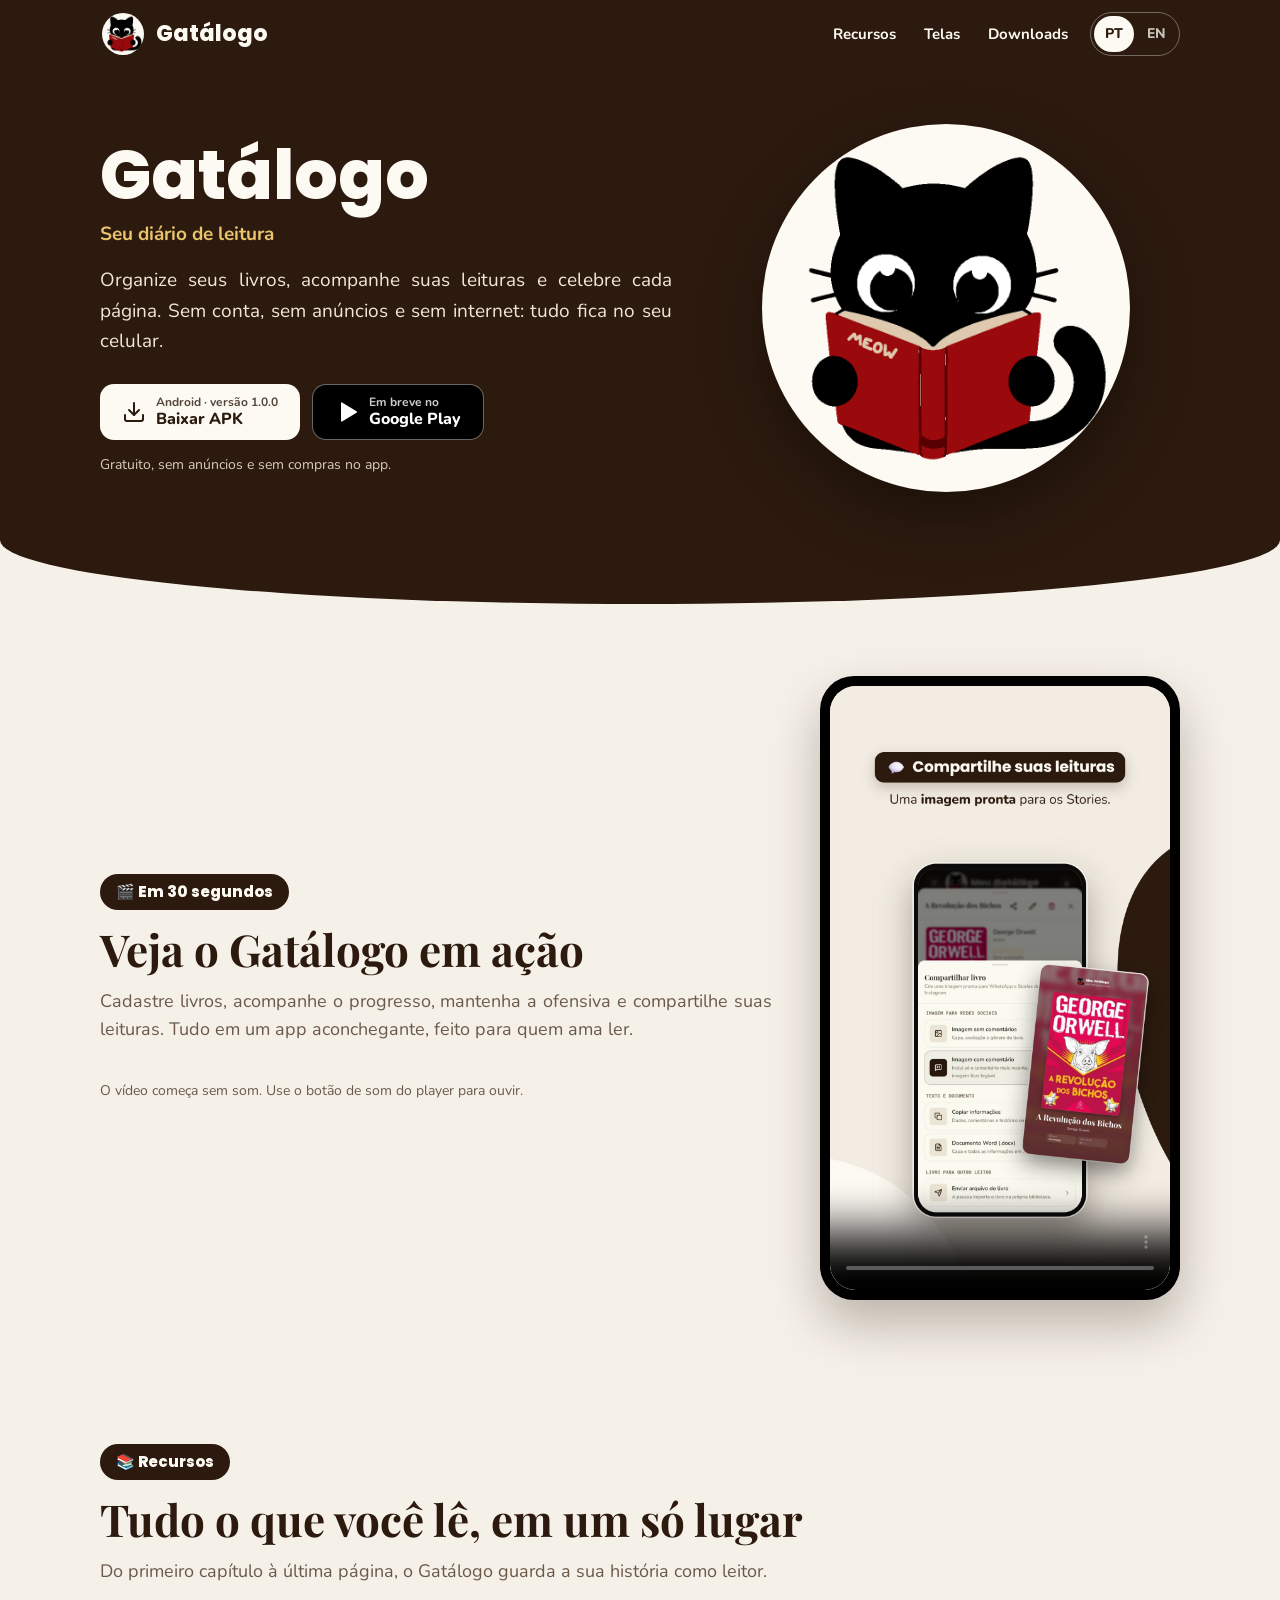
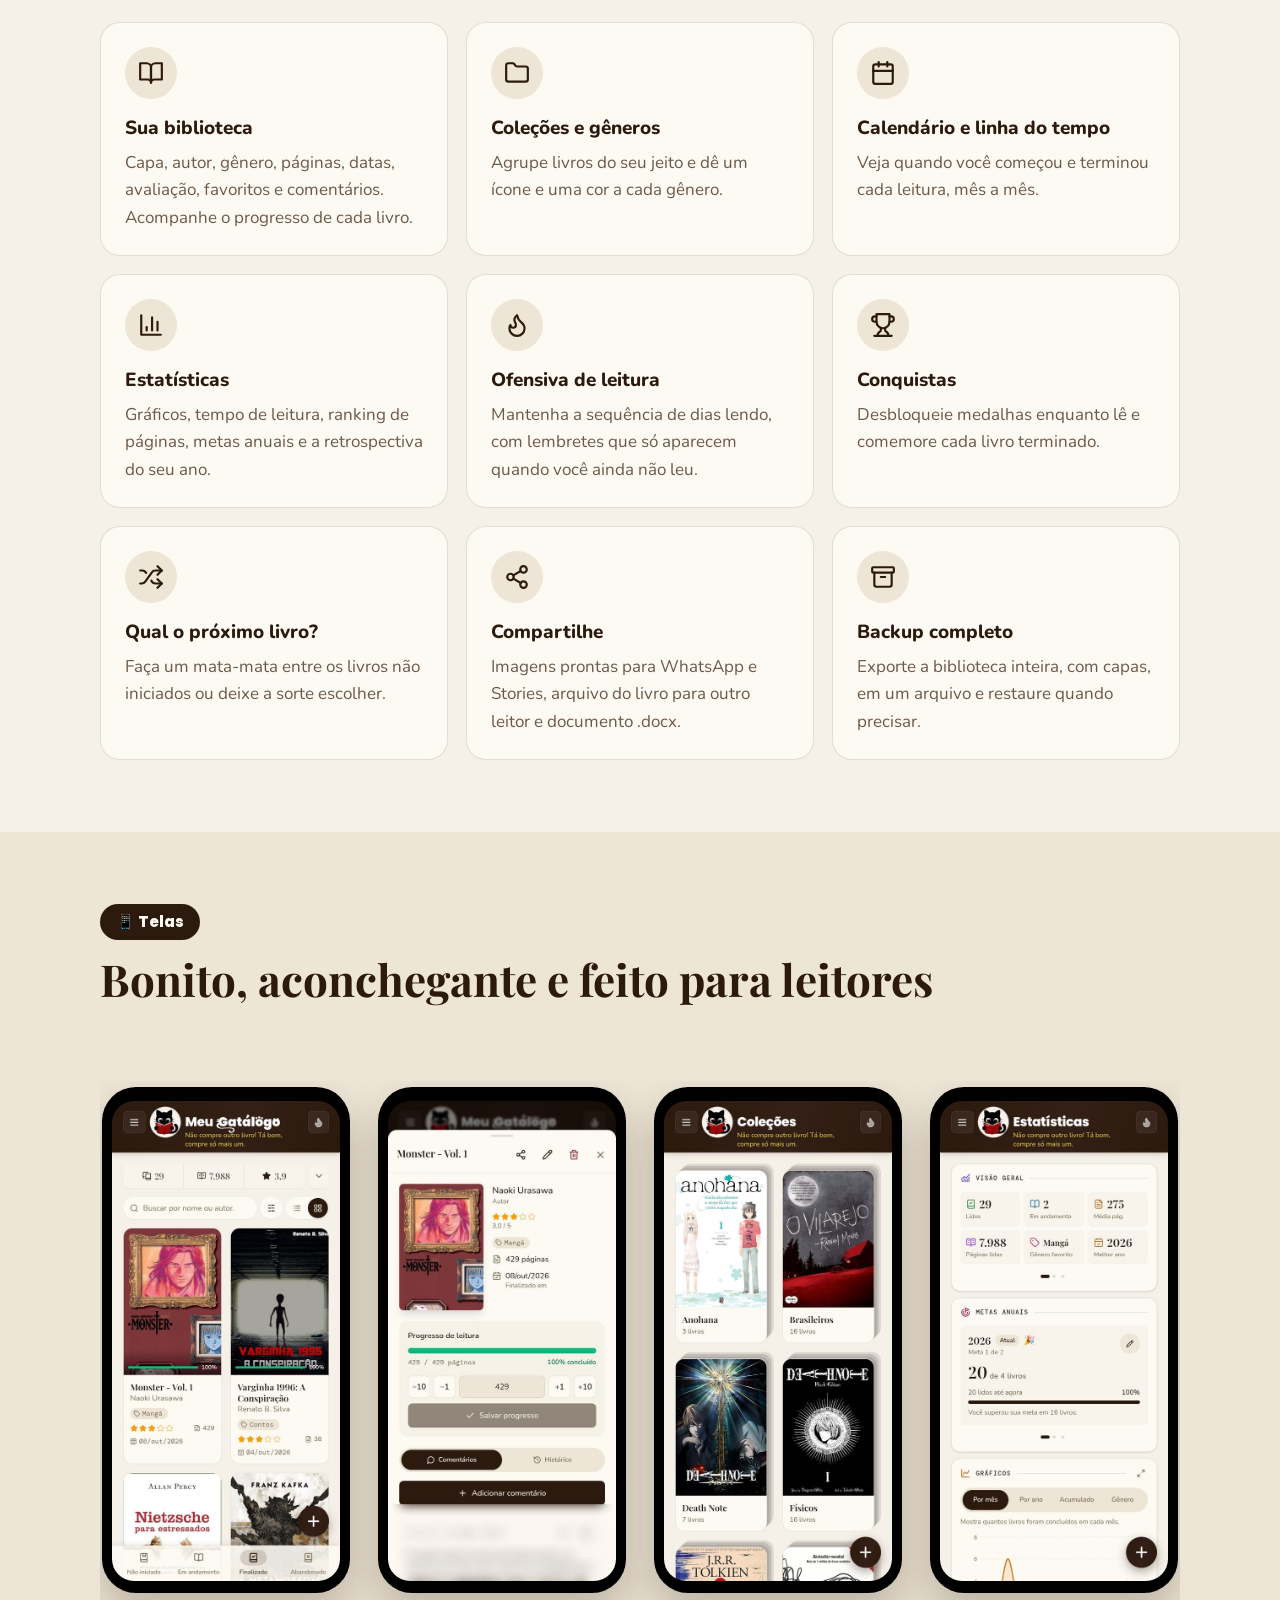
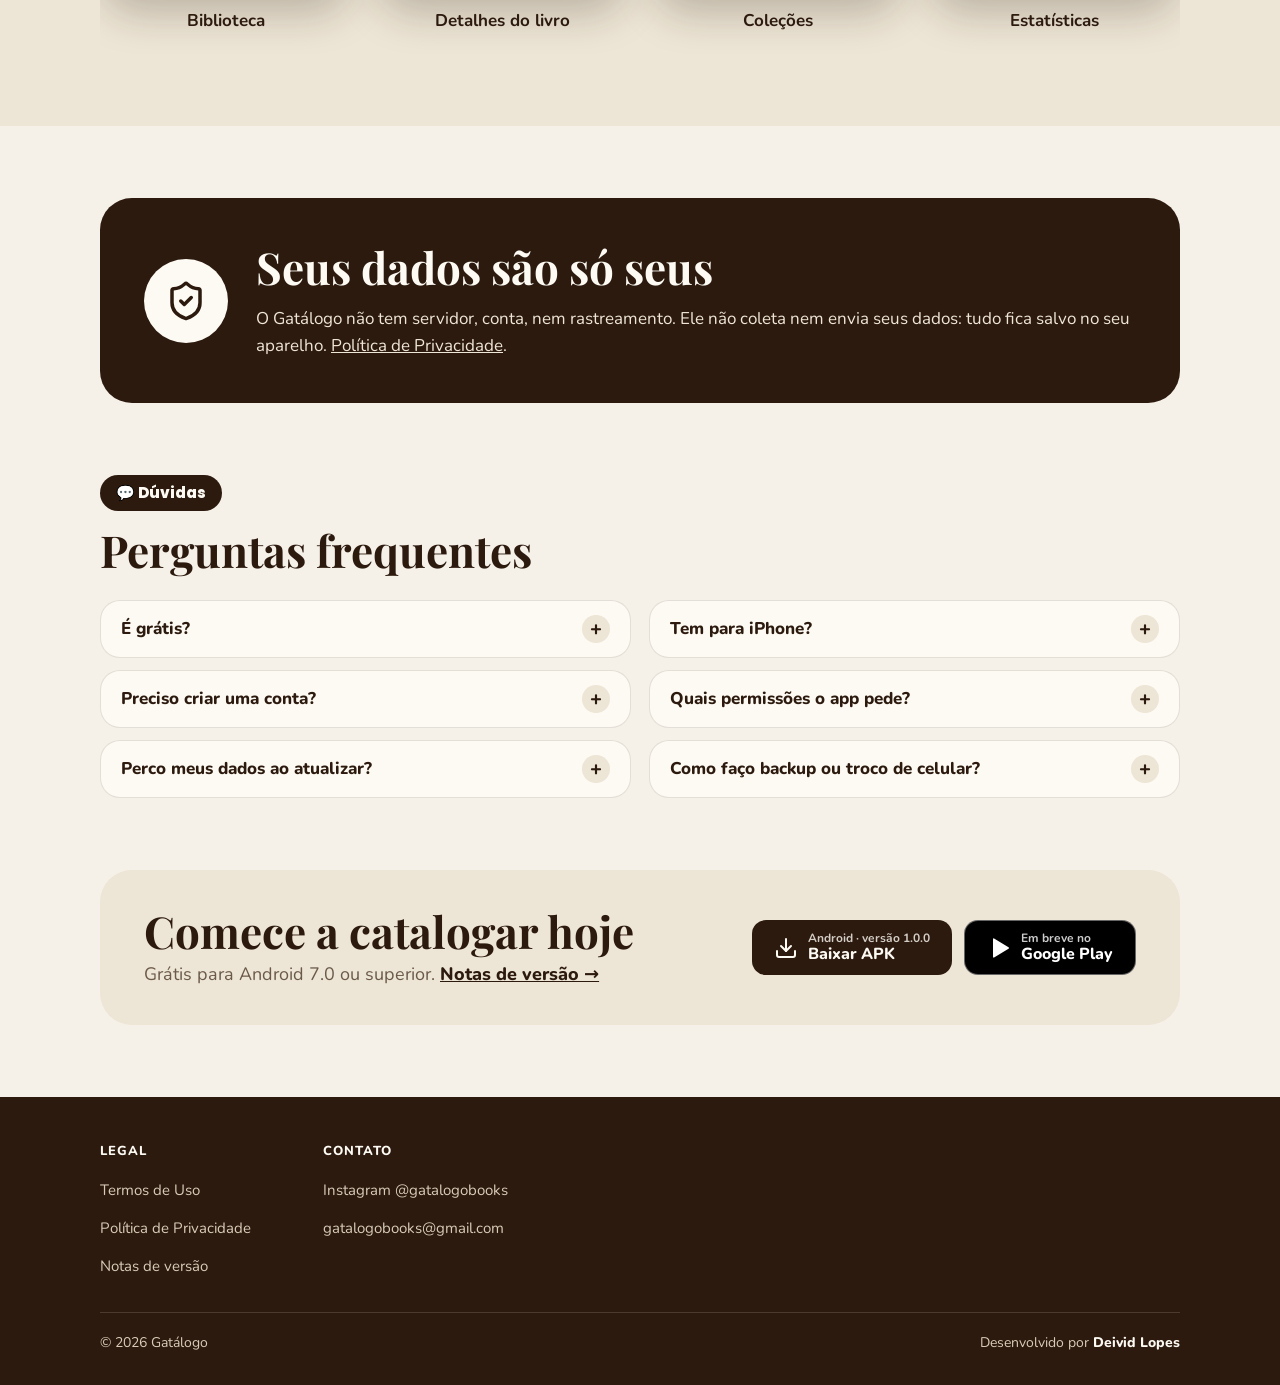
==== index.html @ 9791ff78 "Mobile: compact privacy band and download card - Privacy: small icon beside the heading, justified t" ====
<!doctype html>
<html lang="pt-BR">
<head>
<meta charset="utf-8">
<meta name="viewport" content="width=device-width, initial-scale=1">
<title>Gatálogo: seu diário de leitura</title>
<meta name="description" content="Organize seus livros, acompanhe suas leituras e veja suas estatísticas. Sem conta, sem anúncios: tudo fica no seu celular.">
<meta name="theme-color" content="#2c1a0e">
<meta property="og:title" content="Gatálogo: seu diário de leitura">
<meta property="og:description" content="Organize seus livros, acompanhe suas leituras e veja suas estatísticas. Sem conta, sem anúncios: tudo fica no seu celular.">
<meta property="og:type" content="website">
<meta property="og:site_name" content="Gatálogo">
<meta property="og:locale" content="pt_BR">
<meta property="og:image" content="https://deividlopess.github.io/gatalogo/assets/img/og-pt.jpg?v=0d607f6c7a">
<meta property="og:image:width" content="1200">
<meta property="og:image:height" content="630">
<meta property="og:image:alt" content="Gatálogo, seu diário de leitura: três telas do app com a biblioteca, os detalhes de um livro e as estatísticas">
<meta name="twitter:card" content="summary_large_image">
<meta property="og:url" content="https://deividlopess.github.io/gatalogo/">
<link rel="icon" type="image/png" href="assets/img/logo.png">
<link rel="apple-touch-icon" href="assets/img/logo.png">
<link rel="preload" href="assets/fonts/poppins-latin-800-normal.woff2" as="font" type="font/woff2" crossorigin>
<link rel="stylesheet" href="assets/style.css?v=a00fed7e92">
<script>document.documentElement.classList.add('js');window.__revealFallback=setTimeout(function(){document.documentElement.classList.add('reveal-all')},3000)</script>
<script src="assets/site.js?v=0984631169" defer></script>
</head>
<body>
<header class="top"><div class="wrap">
<a class="brand" href="./"><span class="brand-logo"><img src="assets/img/logo.png" alt="" width="36" height="36"></span>Gatálogo</a>
<nav><a href="#recursos">Recursos</a><a href="#telas">Telas</a><a class="nav-dl" href="downloads.html">Downloads</a><span class="lang-switch"><span class="lang-on" aria-current="true" title="Português">PT</span><a href="en/" hreflang="en" lang="en" title="English">EN</a></span></nav>
</div></header>
<main>
<div class="hero"><div class="wrap">
<div>
<h1 class="reveal">Gatálogo</h1>
<p class="tagline reveal" style="--d:80ms"><span class="tagline-text" data-phrases='["Seu diário de leitura","Sua estante no bolso","Acompanhe cada página lida","Mantenha a ofensiva acesa 🔥","Metas anuais e retrospectiva","Conquistas a cada livro lido","Coleções do seu jeito","Mata-mata para o próximo livro","Compartilhe nos Stories","Backup completo, com capas","Sem conta e sem anúncios","Agora com mais gatos! 🐾"]'>Seu diário de leitura</span></p>
<p class="lead reveal" style="--d:160ms">Organize seus livros, acompanhe suas leituras e celebre cada página. Sem conta, sem anúncios e sem internet: tudo fica no seu celular.</p>
<div class="reveal" style="--d:240ms"><div class="cta">
<a class="btn btn-light" href="download/gatalogo-1.0.0.apk" download><svg viewBox="0 0 24 24" fill="none" stroke="currentColor" stroke-width="2" stroke-linecap="round" stroke-linejoin="round" aria-hidden="true"><path d="M21 15v4a2 2 0 0 1-2 2H5a2 2 0 0 1-2-2v-4"/><path d="m7 10 5 5 5-5"/><path d="M12 15V3"/></svg><span><small>Android · versão 1.0.0</small>Baixar APK</span></a>
<a class="btn btn-store" role="link" aria-disabled="true" title="Em breve no Google Play"><svg viewBox="0 0 24 24" fill="currentColor" aria-hidden="true"><path d="M6 3.5v17a1 1 0 0 0 1.5.86l14-8.5a1 1 0 0 0 0-1.72l-14-8.5A1 1 0 0 0 6 3.5Z"/></svg><span><small>Em breve no</small>Google Play</span></a>
</div></div>
<p class="note reveal" style="--d:320ms">Gratuito, sem anúncios e sem compras no app.</p>
</div>
<div class="mascot reveal" style="--d:120ms"><img src="assets/img/logo.png" alt="" width="380" height="380"></div>
</div></div>

<section id="video" class="video"><div class="wrap video-grid">
<div class="video-text">
<span class="pill reveal">🎬 Em 30 segundos</span>
<h2 class="reveal">Veja o Gatálogo em ação</h2>
<div class="video-copy">
<p class="section-lead reveal">Cadastre livros, acompanhe o progresso, mantenha a ofensiva e compartilhe suas leituras. Tudo em um app aconchegante, feito para quem ama ler.</p>
<p class="note reveal">O vídeo começa sem som. Use o botão de som do player para ouvir.</p>
</div>
</div>
<div class="video-frame reveal" style="--d:120ms">
<video src="assets/video/gatalogo.mp4?v=9601fcf85e" poster="assets/video/gatalogo.jpg?v=9601fcf85e" width="1080" height="1920" muted loop playsinline controls preload="none" aria-label="Vídeo de apresentação do Gatálogo"></video>
</div>
</div></section>

<section id="recursos"><div class="wrap">
<span class="pill reveal">📚 Recursos</span>
<h2 class="reveal">Tudo o que você lê, em um só lugar</h2>
<p class="section-lead reveal">Do primeiro capítulo à última página, o Gatálogo guarda a sua história como leitor.</p>
<div class="features">
<div class="feature reveal" style="--d:0ms"><div class="icon"><svg viewBox="0 0 24 24" fill="none" stroke="currentColor" stroke-width="2" stroke-linecap="round" stroke-linejoin="round" aria-hidden="true"><path d="M2 3h6a4 4 0 0 1 4 4v14a3 3 0 0 0-3-3H2z"/><path d="M22 3h-6a4 4 0 0 0-4 4v14a3 3 0 0 1 3-3h7z"/></svg></div><h3>Sua biblioteca</h3><p>Capa, autor, gênero, páginas, datas, avaliação, favoritos e comentários. Acompanhe o progresso de cada livro.</p></div>
<div class="feature reveal" style="--d:90ms"><div class="icon"><svg viewBox="0 0 24 24" fill="none" stroke="currentColor" stroke-width="2" stroke-linecap="round" stroke-linejoin="round" aria-hidden="true"><path d="M20 20a2 2 0 0 0 2-2V8a2 2 0 0 0-2-2h-7.9a2 2 0 0 1-1.69-.9L9.6 3.9A2 2 0 0 0 7.93 3H4a2 2 0 0 0-2 2v13a2 2 0 0 0 2 2Z"/></svg></div><h3>Coleções e gêneros</h3><p>Agrupe livros do seu jeito e dê um ícone e uma cor a cada gênero.</p></div>
<div class="feature reveal" style="--d:180ms"><div class="icon"><svg viewBox="0 0 24 24" fill="none" stroke="currentColor" stroke-width="2" stroke-linecap="round" stroke-linejoin="round" aria-hidden="true"><rect width="18" height="18" x="3" y="4" rx="2"/><path d="M16 2v4"/><path d="M8 2v4"/><path d="M3 10h18"/></svg></div><h3>Calendário e linha do tempo</h3><p>Veja quando você começou e terminou cada leitura, mês a mês.</p></div>
<div class="feature reveal" style="--d:0ms"><div class="icon"><svg viewBox="0 0 24 24" fill="none" stroke="currentColor" stroke-width="2" stroke-linecap="round" stroke-linejoin="round" aria-hidden="true"><path d="M3 3v18h18"/><path d="M18 17V9"/><path d="M13 17V5"/><path d="M8 17v-3"/></svg></div><h3>Estatísticas</h3><p>Gráficos, tempo de leitura, ranking de páginas, metas anuais e a retrospectiva do seu ano.</p></div>
<div class="feature reveal" style="--d:90ms"><div class="icon"><svg viewBox="0 0 24 24" fill="none" stroke="currentColor" stroke-width="2" stroke-linecap="round" stroke-linejoin="round" aria-hidden="true"><path d="M8.5 14.5A2.5 2.5 0 0 0 11 12c0-1.38-.5-2-1-3-1.072-2.143-.224-4.054 2-6 .5 2.5 2 4.9 4 6.5 2 1.6 3 3.5 3 5.5a7 7 0 1 1-14 0c0-1.153.433-2.294 1-3a2.5 2.5 0 0 0 2.5 2.5z"/></svg></div><h3>Ofensiva de leitura</h3><p>Mantenha a sequência de dias lendo, com lembretes que só aparecem quando você ainda não leu.</p></div>
<div class="feature reveal" style="--d:180ms"><div class="icon"><svg viewBox="0 0 24 24" fill="none" stroke="currentColor" stroke-width="2" stroke-linecap="round" stroke-linejoin="round" aria-hidden="true"><path d="M6 9H4.5a2.5 2.5 0 0 1 0-5H6"/><path d="M18 9h1.5a2.5 2.5 0 0 0 0-5H18"/><path d="M4 22h16"/><path d="M10 14.66V17c0 .55-.47.98-.97 1.21C7.85 18.75 7 20.24 7 22"/><path d="M14 14.66V17c0 .55.47.98.97 1.21C16.15 18.75 17 20.24 17 22"/><path d="M18 2H6v7a6 6 0 0 0 12 0V2Z"/></svg></div><h3>Conquistas</h3><p>Desbloqueie medalhas enquanto lê e comemore cada livro terminado.</p></div>
<div class="feature reveal" style="--d:0ms"><div class="icon"><svg viewBox="0 0 24 24" fill="none" stroke="currentColor" stroke-width="2" stroke-linecap="round" stroke-linejoin="round" aria-hidden="true"><path d="M2 18h1.4c1.3 0 2.5-.6 3.3-1.7l6.1-8.6c.7-1.1 2-1.7 3.3-1.7H22"/><path d="m18 2 4 4-4 4"/><path d="M2 6h1.9c1.5 0 2.9.9 3.6 2.2"/><path d="M22 18h-5.9c-1.3 0-2.6-.7-3.3-1.8l-.5-.8"/><path d="m18 14 4 4-4 4"/></svg></div><h3>Qual o próximo livro?</h3><p>Faça um mata-mata entre os livros não iniciados ou deixe a sorte escolher.</p></div>
<div class="feature reveal" style="--d:90ms"><div class="icon"><svg viewBox="0 0 24 24" fill="none" stroke="currentColor" stroke-width="2" stroke-linecap="round" stroke-linejoin="round" aria-hidden="true"><circle cx="18" cy="5" r="3"/><circle cx="6" cy="12" r="3"/><circle cx="18" cy="19" r="3"/><path d="m8.59 13.51 6.83 3.98"/><path d="m15.41 6.51-6.82 3.98"/></svg></div><h3>Compartilhe</h3><p>Imagens prontas para WhatsApp e Stories, arquivo do livro para outro leitor e documento .docx.</p></div>
<div class="feature reveal" style="--d:180ms"><div class="icon"><svg viewBox="0 0 24 24" fill="none" stroke="currentColor" stroke-width="2" stroke-linecap="round" stroke-linejoin="round" aria-hidden="true"><rect width="20" height="5" x="2" y="3" rx="1"/><path d="M4 8v11a2 2 0 0 0 2 2h12a2 2 0 0 0 2-2V8"/><path d="M10 12h4"/></svg></div><h3>Backup completo</h3><p>Exporte a biblioteca inteira, com capas, em um arquivo e restaure quando precisar.</p></div>
</div>
</div></section>

<section id="telas" class="shots"><div class="wrap">
<div class="shots-head">
<div>
<span class="pill reveal">📱 Telas</span>
<h2 class="reveal">Bonito, aconchegante e feito para leitores</h2>
<p class="section-lead reveal">Arraste para o lado e conheça todas as telas do app.</p>
</div>
<div class="carousel-nav reveal">
<button type="button" class="nav-btn" data-dir="-1" aria-label="Telas anteriores"><svg viewBox="0 0 24 24" fill="none" stroke="currentColor" stroke-width="2.5" stroke-linecap="round" stroke-linejoin="round" aria-hidden="true"><path d="m15 18-6-6 6-6"/></svg></button>
<button type="button" class="nav-btn" data-dir="1" aria-label="Próximas telas"><svg viewBox="0 0 24 24" fill="none" stroke="currentColor" stroke-width="2.5" stroke-linecap="round" stroke-linejoin="round" aria-hidden="true"><path d="m9 18 6-6-6-6"/></svg></button>
</div>
</div>
<div class="phones" tabindex="0">
<figure class="phone reveal" style="--d:0ms"><div class="frame"><img src="assets/img/telas/biblioteca.jpg" alt="Biblioteca" width="540" height="1137" loading="lazy"></div><figcaption>Biblioteca</figcaption></figure>
<figure class="phone reveal" style="--d:90ms"><div class="frame"><img src="assets/img/telas/detalhes.jpg" alt="Detalhes do livro" width="540" height="1137" loading="lazy"></div><figcaption>Detalhes do livro</figcaption></figure>
<figure class="phone reveal" style="--d:180ms"><div class="frame"><img src="assets/img/telas/colecoes.jpg" alt="Coleções" width="540" height="1137" loading="lazy"></div><figcaption>Coleções</figcaption></figure>
<figure class="phone reveal" style="--d:270ms"><div class="frame"><img src="assets/img/telas/estatisticas.jpg" alt="Estatísticas" width="540" height="1137" loading="lazy"></div><figcaption>Estatísticas</figcaption></figure>
<figure class="phone reveal" style="--d:0ms"><div class="frame"><img src="assets/img/telas/calendario.jpg" alt="Calendário" width="540" height="1137" loading="lazy"></div><figcaption>Calendário</figcaption></figure>
<figure class="phone reveal" style="--d:90ms"><div class="frame"><img src="assets/img/telas/linha-do-tempo.jpg" alt="Linha do tempo" width="540" height="1137" loading="lazy"></div><figcaption>Linha do tempo</figcaption></figure>
<figure class="phone reveal" style="--d:180ms"><div class="frame"><img src="assets/img/telas/ofensiva.jpg" alt="Ofensiva de leitura" width="540" height="1137" loading="lazy"></div><figcaption>Ofensiva de leitura</figcaption></figure>
<figure class="phone reveal" style="--d:270ms"><div class="frame"><img src="assets/img/telas/conquistas.jpg" alt="Conquistas" width="540" height="1137" loading="lazy"></div><figcaption>Conquistas</figcaption></figure>
<figure class="phone reveal" style="--d:0ms"><div class="frame"><img src="assets/img/telas/avaliacoes.jpg" alt="Avaliações" width="540" height="1137" loading="lazy"></div><figcaption>Avaliações</figcaption></figure>
<figure class="phone reveal" style="--d:90ms"><div class="frame"><img src="assets/img/telas/proxima-leitura.jpg" alt="Próxima leitura" width="540" height="1137" loading="lazy"></div><figcaption>Próxima leitura</figcaption></figure>
<figure class="phone reveal" style="--d:180ms"><div class="frame"><img src="assets/img/telas/gestao.jpg" alt="Autores e gêneros" width="540" height="1137" loading="lazy"></div><figcaption>Autores e gêneros</figcaption></figure>
<figure class="phone reveal" style="--d:270ms"><div class="frame"><img src="assets/img/telas/configuracoes.jpg" alt="Configurações" width="540" height="1137" loading="lazy"></div><figcaption>Configurações</figcaption></figure>
</div>
</div></section>

<section><div class="wrap">
<div class="privacy reveal">
<div class="icon"><svg viewBox="0 0 24 24" fill="none" stroke="currentColor" stroke-width="2" stroke-linecap="round" stroke-linejoin="round" aria-hidden="true"><path d="M20 13c0 5-3.5 7.5-7.66 8.95a1 1 0 0 1-.67-.01C7.5 20.5 4 18 4 13V6a1 1 0 0 1 1-1c2 0 4.5-1.2 6.24-2.72a1.17 1.17 0 0 1 1.52 0C14.51 3.81 17 5 19 5a1 1 0 0 1 1 1z"/><path d="m9 12 2 2 4-4"/></svg></div>
<div><h2>Seus dados são só seus</h2><p>O Gatálogo não tem servidor, conta, nem rastreamento. Ele não coleta nem envia seus dados: tudo fica salvo no seu aparelho. <a href="privacidade.html">Política de Privacidade</a>.</p></div>
</div>
</div></section>

<section id="faq" class="faq"><div class="wrap">
<span class="pill reveal">💬 Dúvidas</span>
<h2 class="reveal">Perguntas frequentes</h2>
<div class="faq-list">
<details class="reveal"><summary>É grátis?</summary><p>Sim. Sem anúncios, sem compras no app e sem assinatura.</p></details>
<details class="reveal"><summary>Tem para iPhone?</summary><p>Não. Por enquanto, o Gatálogo é só para Android 7.0 ou superior.</p></details>
<details class="reveal"><summary>Preciso criar uma conta?</summary><p>Não. O app funciona sem conta e sem internet.</p></details>
<details class="reveal"><summary>Quais permissões o app pede?</summary><p>Câmera e fotos, para as capas dos livros, e notificações, para os lembretes de leitura. Todas são opcionais: o app funciona normalmente sem elas. Nenhum dado sai do seu celular.</p></details>
<details class="reveal"><summary>Perco meus dados ao atualizar?</summary><p>Não. As atualizações mantêm a sua biblioteca. Mesmo assim, recomendamos fazer um backup de vez em quando.</p></details>
<details class="reveal"><summary>Como faço backup ou troco de celular?</summary><p>Em <strong>Configurações &gt; Backup</strong>, exporte um arquivo com a biblioteca inteira, incluindo as capas, e importe no outro aparelho.</p></details>
</div>
</div></section>

<section id="baixar" class="download"><div class="wrap">
<div class="download-card reveal">
<div>
<h2>Comece a catalogar hoje</h2>
<p>Grátis para Android 7.0 ou superior. <a href="downloads.html">Notas de versão →</a></p>
</div>
<div class="cta">
<a class="btn btn-light" href="download/gatalogo-1.0.0.apk" download><svg viewBox="0 0 24 24" fill="none" stroke="currentColor" stroke-width="2" stroke-linecap="round" stroke-linejoin="round" aria-hidden="true"><path d="M21 15v4a2 2 0 0 1-2 2H5a2 2 0 0 1-2-2v-4"/><path d="m7 10 5 5 5-5"/><path d="M12 15V3"/></svg><span><small>Android · versão 1.0.0</small>Baixar APK</span></a>
<a class="btn btn-store" role="link" aria-disabled="true" title="Em breve no Google Play"><svg viewBox="0 0 24 24" fill="currentColor" aria-hidden="true"><path d="M6 3.5v17a1 1 0 0 0 1.5.86l14-8.5a1 1 0 0 0 0-1.72l-14-8.5A1 1 0 0 0 6 3.5Z"/></svg><span><small>Em breve no</small>Google Play</span></a>
</div>
</div>
</div></section>
</main>
<footer><div class="wrap">
<div class="footer-grid">
<nav class="footer-col" aria-label="Legal">
<h3>Legal</h3>
<a href="termos.html">Termos de Uso</a>
<a href="privacidade.html">Política de Privacidade</a>
<a href="downloads.html">Notas de versão</a>
</nav>
<div class="footer-col">
<h3>Contato</h3>
<a href="https://www.instagram.com/gatalogobooks/" rel="noopener">Instagram @gatalogobooks</a>
<a href="mailto:gatalogobooks@gmail.com">gatalogobooks@gmail.com</a>
</div>
</div>
<div class="footer-copy">
<span>© 2026 Gatálogo</span>
<span>Desenvolvido por <a href="https://www.linkedin.com/in/deivid-lopes/" rel="noopener" target="_blank">Deivid Lopes</a></span>
</div>
</div></footer>
</body>
</html>
---- assets/style.css ----
@font-face {
  font-family: 'Nunito';
  font-weight: 400;
  font-display: swap;
  src: url('fonts/nunito-latin-400-normal.woff2') format('woff2');
}
@font-face {
  font-family: 'Nunito';
  font-weight: 700;
  font-display: swap;
  src: url('fonts/nunito-latin-700-normal.woff2') format('woff2');
}
@font-face {
  font-family: 'Nunito';
  font-weight: 800;
  font-display: swap;
  src: url('fonts/nunito-latin-800-normal.woff2') format('woff2');
}
@font-face {
  font-family: 'Playfair Display';
  font-weight: 700;
  font-display: swap;
  src: url('fonts/playfair-display-latin-700-normal.woff2') format('woff2');
}
@font-face {
  font-family: 'Poppins';
  font-weight: 800;
  font-display: swap;
  src: url('fonts/poppins-latin-800-normal.woff2') format('woff2');
}

:root {
  --bg: #f5f0e8;
  --card: #fdfaf3;
  --cream: #ede5d5;
  --brown: #2c1a0e;
  --brown-2: #4a2e1a;
  --ink: #1c1510;
  --muted: #6b5a4a;
  --border: rgba(44, 26, 14, 0.12);
  --gold: #e9c46a;
  --radius: 20px;
  --max: 1080px;
}

* {
  box-sizing: border-box;
}
html {
  scroll-behavior: smooth;
}
body {
  margin: 0;
  background: var(--bg);
  color: var(--ink);
  font-family: 'Nunito', system-ui, sans-serif;
  font-size: 17px;
  line-height: 1.6;
  -webkit-font-smoothing: antialiased;
}
img {
  max-width: 100%;
  display: block;
}
a {
  color: inherit;
}
.wrap {
  width: min(var(--max), 100% - 32px);
  margin-inline: auto;
}

/* Header */
.top {
  background: var(--brown);
  color: var(--card);
}
.top .wrap {
  display: flex;
  align-items: center;
  justify-content: space-between;
  gap: 12px;
  min-height: 68px;
}
.brand {
  display: flex;
  align-items: center;
  gap: 10px;
  text-decoration: none;
  font-family: 'Poppins', sans-serif;
  font-weight: 800;
  font-size: 22px;
}
/* Same treatment as the hero: the disc sits behind the cat, so ears and tail are never clipped. */
.brand-logo {
  position: relative;
  width: 46px;
  height: 46px;
  flex: none;
  display: grid;
  place-items: center;
}
.brand-logo::before {
  content: '';
  position: absolute;
  inset: 4%;
  border-radius: 50%;
  background: var(--card);
}
.brand-logo img {
  position: relative;
  width: 82%;
  height: auto;
}
.top nav {
  display: flex;
  align-items: center;
  gap: 4px;
  flex-wrap: wrap;
  justify-content: flex-end;
}
.top nav a {
  text-decoration: none;
  font-weight: 700;
  font-size: 15px;
  padding: 8px 12px;
  border-radius: 999px;
  min-height: 36px;
  display: inline-flex;
  align-items: center;
}
.top nav a:hover {
  background: rgba(253, 250, 243, 0.12);
}
.lang-switch {
  display: inline-flex;
  align-items: center;
  gap: 2px;
  padding: 3px;
  border-radius: 999px;
  border: 1px solid rgba(253, 250, 243, 0.35);
  margin-left: 6px;
}
.top nav .lang-switch a,
.lang-on {
  min-width: 40px;
  min-height: 36px;
  padding: 6px 10px;
  border-radius: 999px;
  font-weight: 800;
  font-size: 14px;
  justify-content: center;
}
.lang-on {
  display: inline-flex;
  align-items: center;
  background: var(--card);
  color: var(--brown);
}
.top nav .lang-switch a {
  opacity: 0.75;
}
.top nav .lang-switch a:hover {
  opacity: 1;
}

/* Hero */
.hero {
  background: var(--brown);
  color: var(--card);
  padding: 40px 0 96px;
  position: relative;
  overflow: hidden;
  border-bottom-left-radius: 50% 64px;
  border-bottom-right-radius: 50% 64px;
}
.hero .wrap {
  display: grid;
  grid-template-columns: 1.1fr 0.9fr;
  gap: 40px;
  align-items: center;
}
.hero h1 {
  font-family: 'Poppins', sans-serif;
  font-weight: 800;
  font-size: clamp(40px, 7vw, 68px);
  line-height: 1.05;
  margin: 0 0 8px;
}
.hero .tagline {
  color: var(--gold);
  font-weight: 700;
  font-size: 19px;
  margin: 0 0 16px;
  min-height: 1.6em;
  overflow: hidden;
}
/* Rotating tagline: the old phrase slides up and out, the next one rises in from below */
.tagline-text {
  display: inline-block;
  transition:
    transform 0.35s cubic-bezier(0.2, 0.7, 0.2, 1),
    opacity 0.35s ease;
}
.tagline-text.is-out {
  transform: translateY(-110%);
  opacity: 0;
}
.tagline-text.is-in {
  transform: translateY(110%);
  opacity: 0;
  transition: none;
}
.hero .lead {
  text-align: justify;
  hyphens: auto;
  font-size: 19px;
  margin: 0 0 28px;
  max-width: 34em;
  color: #efe6d6;
}
.hero .mascot {
  position: relative;
  width: min(400px, 100%);
  justify-self: center;
  aspect-ratio: 1;
  display: grid;
  place-items: center;
}
/* The cream disc sits behind the cat, so ears and tail are never clipped. */
.hero .mascot::before {
  content: '';
  position: absolute;
  inset: 4%;
  border-radius: 50%;
  background: var(--card);
  box-shadow: 0 24px 60px rgba(0, 0, 0, 0.35);
}
.hero .mascot img {
  position: relative;
  width: 82%;
  height: auto;
  animation: float 6s ease-in-out infinite;
}
@keyframes float {
  0%,
  100% {
    transform: translateY(0) rotate(0deg);
  }
  50% {
    transform: translateY(-10px) rotate(-1.5deg);
  }
}
.cta {
  display: flex;
  flex-wrap: wrap;
  gap: 12px;
}
.btn {
  display: inline-flex;
  align-items: center;
  gap: 10px;
  min-height: 52px;
  padding: 10px 22px;
  border-radius: 14px;
  font-weight: 800;
  text-decoration: none;
  font-size: 16px;
  line-height: 1.2;
}
.btn svg {
  width: 24px;
  height: 24px;
  flex: none;
}
.btn small {
  display: block;
  font-weight: 700;
  font-size: 12px;
  opacity: 0.8;
}
.btn-light {
  background: var(--card);
  color: var(--brown);
}
.btn-light:hover {
  background: #fff;
}
.btn-store {
  background: #000;
  color: #fff;
  border: 1px solid rgba(255, 255, 255, 0.4);
}
.btn-store[aria-disabled='true'] {
  cursor: default;
}
.note {
  font-size: 14px;
  color: #d8ccb8;
  margin: 14px 0 0;
}

/* Sections */
section {
  padding: 72px 0;
}
.pill {
  display: inline-block;
  background: var(--brown);
  color: var(--card);
  font-family: 'Poppins', sans-serif;
  font-weight: 800;
  font-size: 15px;
  padding: 6px 16px;
  border-radius: 999px;
  margin-bottom: 14px;
}
h2 {
  font-family: 'Playfair Display', serif;
  font-size: clamp(30px, 4.5vw, 44px);
  line-height: 1.15;
  margin: 0 0 12px;
  color: var(--brown);
}
.section-lead {
  color: var(--muted);
  max-width: 40em;
  margin: 0 0 36px;
  font-size: 18px;
}
.features {
  display: grid;
  grid-template-columns: repeat(3, 1fr);
  gap: 18px;
}
.feature {
  background: var(--card);
  border: 1px solid var(--border);
  border-radius: var(--radius);
  padding: 24px;
}
.feature .icon {
  width: 52px;
  height: 52px;
  border-radius: 50%;
  background: var(--cream);
  color: var(--brown);
  display: grid;
  place-items: center;
  margin-bottom: 14px;
}
.feature .icon svg {
  width: 26px;
  height: 26px;
}
.feature h3 {
  margin: 0 0 6px;
  font-size: 19px;
  font-weight: 800;
  color: var(--brown);
}
.feature p {
  margin: 0;
  color: var(--muted);
}

/* Screenshots */
.shots {
  background: var(--cream);
}
.shots-head {
  display: flex;
  align-items: flex-end;
  justify-content: space-between;
  gap: 16px;
}
.carousel-nav {
  display: flex;
  gap: 10px;
  margin-bottom: 36px;
}
.nav-btn {
  width: 48px;
  height: 48px;
  border-radius: 50%;
  border: 0;
  background: var(--brown);
  color: var(--card);
  display: grid;
  place-items: center;
  cursor: pointer;
  transition: transform 0.2s ease, opacity 0.2s ease;
}
.nav-btn svg {
  width: 22px;
  height: 22px;
}
.nav-btn:hover:not(:disabled) {
  transform: scale(1.08);
}
.nav-btn:disabled {
  opacity: 0.3;
  cursor: default;
}
.phones {
  display: grid;
  overflow-y: hidden;
  overscroll-behavior-x: contain;
  touch-action: pan-x pan-y;
  grid-auto-flow: column;
  grid-auto-columns: calc((100% - 3 * 28px) / 4);
  gap: 28px;
  align-items: start;
  overflow-x: auto;
  scroll-snap-type: x mandatory;
  scroll-padding-inline: 2px;
  padding: 6px 2px 20px;
  scrollbar-width: thin;
  scrollbar-color: var(--brown) transparent;
}
.phone {
  scroll-snap-align: start;
}
.phone {
  margin: 0;
}
.phone .frame {
  background: #000;
  border-radius: 34px;
  padding: 14px 10px 12px;
  box-shadow: 0 20px 40px rgba(44, 26, 14, 0.25);
}
.phone img {
  border-radius: 22px;
  width: 100%;
  height: auto;
}
.phone figcaption {
  text-align: center;
  margin-top: 14px;
  font-weight: 700;
  color: var(--brown);
}

/* Privacy band */
.privacy {
  background: var(--brown);
  color: var(--card);
  border-radius: 32px;
  padding: 44px;
  display: grid;
  grid-template-columns: auto 1fr;
  gap: 28px;
  align-items: center;
}
.privacy h2 {
  color: var(--card);
}
.privacy p {
  margin: 0;
  color: #efe6d6;
}
.privacy .icon {
  width: 84px;
  height: 84px;
  border-radius: 50%;
  background: var(--card);
  color: var(--brown);
  display: grid;
  place-items: center;
}
.privacy .icon svg {
  width: 42px;
  height: 42px;
}

/* FAQ */
.faq {
  padding-top: 0;
}
.faq-list {
  display: grid;
  grid-template-columns: repeat(2, minmax(0, 1fr));
  align-items: start;
  gap: 12px 18px;
  margin-top: 24px;
}
@media (max-width: 760px) {
  .faq-list {
    grid-template-columns: 1fr;
    gap: 10px;
  }
}
.faq details {
  background: var(--card);
  border: 1px solid var(--border);
  border-radius: var(--radius);
}
.faq summary {
  list-style: none;
  cursor: pointer;
  display: flex;
  align-items: center;
  justify-content: space-between;
  gap: 16px;
  min-height: 56px;
  padding: 12px 20px;
  font-weight: 800;
  color: var(--brown);
}
.faq summary::-webkit-details-marker {
  display: none;
}
.faq summary::after {
  content: '+';
  flex: none;
  display: grid;
  place-items: center;
  width: 28px;
  height: 28px;
  border-radius: 50%;
  background: var(--cream);
  font-size: 20px;
  line-height: 1;
  transition: transform 0.25s ease;
}
.faq details[open] summary::after {
  transform: rotate(45deg);
}
.faq summary:focus-visible {
  outline: 2px solid var(--brown);
  outline-offset: 2px;
  border-radius: var(--radius);
}
.faq details p {
  margin: 0;
  padding: 0 20px 18px;
  color: var(--muted);
  text-align: justify;
  hyphens: auto;
}

/* Download */
.download {
  padding-top: 0;
}
.download-card {
  display: flex;
  align-items: center;
  justify-content: space-between;
  gap: 24px 40px;
  flex-wrap: wrap;
  background: var(--cream);
  border-radius: 32px;
  padding: 36px 44px;
}
.download-card h2 {
  margin-bottom: 4px;
}
.download-card p {
  margin: 0;
  color: var(--muted);
  font-size: 18px;
}
.download .btn-light {
  background: var(--brown);
  color: var(--card);
}
.download .btn-light:hover {
  background: var(--brown-2);
}


/* Footer */
footer {
  background: var(--brown);
  color: #d8ccb8;
  padding: 44px 0 24px;
  font-size: 15px;
}
.footer-grid {
  display: flex;
  flex-wrap: wrap;
  gap: 24px 72px;
}
.footer-col {
  display: flex;
  flex-direction: column;
  align-items: flex-start;
  gap: 2px;
}
.footer-col h3 {
  margin: 0 0 8px;
  color: var(--card);
  font-size: 13px;
  font-weight: 800;
  letter-spacing: 0.08em;
  text-transform: uppercase;
}
footer a {
  text-decoration: none;
  min-height: 36px;
  display: inline-flex;
  align-items: center;
  overflow-wrap: anywhere;
}
footer a:hover {
  color: var(--card);
  text-decoration: underline;
}
.footer-copy {
  margin: 28px 0 0;
  padding-top: 12px;
  border-top: 1px solid rgba(253, 250, 243, 0.14);
  font-size: 14px;
  display: flex;
  flex-wrap: wrap;
  align-items: center;
  justify-content: space-between;
  gap: 0 20px;
}
.footer-copy a {
  color: var(--card);
  font-weight: 800;
}
/* Downloads page */
.top nav a[aria-current='page'] {
  background: rgba(253, 250, 243, 0.14);
}
.download-card p a {
  color: var(--brown);
  font-weight: 800;
  white-space: nowrap;
}
.page-hero {
  background: var(--brown);
  color: var(--card);
  padding: 36px 0 84px;
  border-bottom-left-radius: 50% 48px;
  border-bottom-right-radius: 50% 48px;
}
.page-hero h1 {
  font-family: 'Poppins', sans-serif;
  font-weight: 800;
  font-size: clamp(36px, 6vw, 56px);
  line-height: 1.1;
  margin: 0 0 8px;
}
.page-hero p {
  margin: 0;
  color: #efe6d6;
  font-size: 18px;
  max-width: 36em;
}
.downloads > .wrap {
  margin-top: -52px;
  padding-bottom: 72px;
}
.badge {
  display: inline-block;
  vertical-align: middle;
  background: var(--gold);
  color: var(--brown);
  font-family: 'Nunito', sans-serif;
  font-size: 12px;
  font-weight: 800;
  letter-spacing: 0.04em;
  text-transform: uppercase;
  padding: 3px 10px;
  border-radius: 999px;
}
.latest {
  background: var(--card);
  border: 1px solid var(--border);
  border-radius: 28px;
  padding: 28px;
  box-shadow: 0 20px 44px rgba(44, 26, 14, 0.14);
  display: flex;
  flex-wrap: wrap;
  align-items: center;
  justify-content: space-between;
  gap: 24px;
}
.latest-main {
  display: flex;
  gap: 18px;
  align-items: flex-start;
}
.latest-logo {
  width: 72px;
  height: 72px;
}
.latest-logo::before {
  background: var(--cream);
}
.latest-label {
  margin: 0;
  font-weight: 800;
  color: var(--muted);
}
.latest-version {
  margin: 2px 0 10px;
  font-family: 'Playfair Display', serif;
  font-size: 30px;
  color: var(--brown);
  line-height: 1.15;
}
.latest-meta {
  display: flex;
  flex-wrap: wrap;
  gap: 6px 22px;
  margin: 0;
  font-size: 15px;
}
.latest-meta dt {
  color: var(--muted);
  font-size: 12px;
  font-weight: 800;
  text-transform: uppercase;
  letter-spacing: 0.06em;
}
.latest-meta dd {
  margin: 0;
  font-weight: 700;
}
.latest .btn-light {
  background: var(--brown);
  color: var(--card);
}
.latest .btn-light:hover {
  background: var(--brown-2);
}
.install {
  margin-top: 36px;
  background: var(--cream);
  border-radius: 28px;
  padding: 28px;
}
.install h2,
.release-notes > h2 {
  font-size: clamp(26px, 4vw, 34px);
}
.install ol {
  margin: 0;
  padding-left: 22px;
  display: grid;
  gap: 6px;
}
.install-note {
  margin: 16px 0 0;
  color: var(--muted);
  text-align: justify;
}
.release-notes {
  padding: 56px 0 0;
}
.release {
  background: var(--card);
  border: 1px solid var(--border);
  border-radius: 24px;
  padding: clamp(22px, 4vw, 36px);
  margin-top: 20px;
}
.release-head {
  display: flex;
  flex-wrap: wrap;
  align-items: center;
  justify-content: space-between;
  gap: 12px 20px;
  border-bottom: 1px solid var(--border);
  padding-bottom: 16px;
  margin-bottom: 16px;
}
.release-head h2 {
  font-size: 26px;
  margin: 0;
}
.release-date {
  margin: 4px 0 0;
  color: var(--muted);
  font-size: 15px;
}
.btn-small {
  display: inline-flex;
  align-items: center;
  gap: 8px;
  min-height: 40px;
  padding: 8px 16px;
  border-radius: 12px;
  border: 1px solid var(--border);
  background: var(--bg);
  color: var(--brown);
  font-weight: 800;
  font-size: 15px;
  text-decoration: none;
}
.btn-small svg {
  width: 18px;
  height: 18px;
}
.btn-small:hover {
  background: var(--cream);
}
.release-intro {
  margin: 0 0 8px;
  text-align: justify;
}
.release h3 {
  margin: 22px 0 6px;
  font-size: 17px;
  font-weight: 800;
  color: var(--brown);
}
.release ul {
  margin: 0;
  padding-left: 20px;
  display: grid;
  gap: 4px;
  color: #3a2c20;
}
@media (max-width: 760px) {
  .latest {
    flex-direction: column;
    align-items: stretch;
    padding: 22px;
  }
  .latest .cta {
    flex-direction: column;
  }
  .latest .btn {
    justify-content: center;
  }
  .install {
    padding: 22px;
  }
}

/* Legal pages */
.legal {
  padding: 48px 0 72px;
}
.legal article {
  background: var(--card);
  border: 1px solid var(--border);
  border-radius: var(--radius);
  padding: clamp(22px, 5vw, 48px);
  max-width: 820px;
  margin-inline: auto;
}
.legal h1 {
  font-family: 'Playfair Display', serif;
  color: var(--brown);
  font-size: clamp(30px, 5vw, 42px);
  line-height: 1.15;
  margin: 0 0 8px;
}
.legal h2 {
  font-size: 24px;
  margin: 36px 0 10px;
}
.legal p,
.legal li {
  color: #3a2c20;
}
.legal code {
  background: var(--cream);
  padding: 1px 6px;
  border-radius: 6px;
  font-size: 0.92em;
  overflow-wrap: anywhere;
}
.legal table {
  width: 100%;
  border-collapse: collapse;
  margin: 16px 0;
  font-size: 16px;
  display: block;
  overflow-x: auto;
}
.legal th,
.legal td {
  text-align: left;
  border-bottom: 1px solid var(--border);
  padding: 10px 12px 10px 0;
  vertical-align: top;
}
.legal .back {
  display: inline-flex;
  align-items: center;
  min-height: 36px;
  margin-bottom: 18px;
  font-weight: 700;
  color: var(--brown);
}

@media (max-width: 900px) {
  .features {
    grid-template-columns: repeat(2, 1fr);
  }
  .phones {
    grid-auto-columns: calc((100% - 2 * 28px) / 2.6);
  }
}

@media (max-width: 560px) {
  .features {
    grid-template-columns: 1fr;
  }
}

@media (max-width: 760px) {
  body {
    font-size: 16px;
  }
  .hero {
    padding: 28px 0 72px;
    border-bottom-left-radius: 50% 36px;
    border-bottom-right-radius: 50% 36px;
  }
  .hero .wrap {
    grid-template-columns: 1fr;
    gap: 28px;
  }
  .hero .mascot {
    order: -1;
    width: 170px;
  }
  .hero h1,
  .hero .tagline {
    text-align: center;
  }
  .hero .cta {
    justify-content: center;
  }
  .hero .note {
    text-align: center;
  }
  section {
    padding: 52px 0;
  }
  .phones {
    grid-auto-columns: 72%;
    gap: 20px;
  }
  .carousel-nav {
    display: none;
  }
  .phone {
    scroll-snap-align: center;
  }
  .privacy {
    grid-template-columns: 1fr;
    padding: 30px 22px;
    text-align: center;
  }
  .privacy .icon {
    margin-inline: auto;
  }
  .download-card {
    flex-direction: column;
    text-align: center;
    padding: 30px 22px;
  }
  .download-card .cta {
    justify-content: center;
  }
  .top nav > a:not(.nav-dl) {
    display: none;
  }
  .top nav {
    flex-wrap: nowrap;
    gap: 2px;
  }
  .top nav .nav-dl {
    padding: 8px 10px;
  }
  .lang-switch {
    margin-left: 2px;
  }
  .top nav .lang-switch a,
  .lang-on {
    min-width: 36px;
    padding: 6px 8px;
  }
  .brand {
    font-size: 19px;
    gap: 8px;
  }
}

/* Scroll reveal. Without JavaScript everything stays visible. */
.js .reveal {
  opacity: 0;
  transform: translateY(28px);
  transition:
    opacity 0.7s ease var(--d, 0ms),
    transform 0.7s cubic-bezier(0.2, 0.7, 0.2, 1) var(--d, 0ms);
}
.js .reveal.in,
.reveal-all .reveal {
  opacity: 1;
  transform: none;
}
.feature {
  transition:
    opacity 0.7s ease var(--d, 0ms),
    transform 0.7s cubic-bezier(0.2, 0.7, 0.2, 1) var(--d, 0ms),
    box-shadow 0.25s ease;
}
.feature:hover {
  box-shadow: 0 14px 30px rgba(44, 26, 14, 0.12);
}
@media (prefers-reduced-motion: reduce) {
  html {
    scroll-behavior: auto;
  }
  .js .reveal {
    opacity: 1;
    transform: none;
    transition: none;
  }
  .hero .mascot img {
    animation: none;
  }
  .tagline-text,
  .tagline-text.is-out {
    transform: none;
  }
}

/* Promo video */
.video-grid {
  display: grid;
  grid-template-columns: 1fr minmax(260px, 360px);
  gap: 48px;
  align-items: center;
}
.video .section-lead,
.video .note {
  text-align: justify;
  hyphens: auto;
}
.video .note {
  color: var(--muted);
}
.video-frame {
  background: #000;
  border-radius: 34px;
  padding: 10px;
  box-shadow: 0 24px 50px rgba(44, 26, 14, 0.28);
}
.video-frame video {
  display: block;
  width: 100%;
  height: auto;
  aspect-ratio: 9 / 16;
  border-radius: 26px;
  background: var(--cream);
}
@media (max-width: 760px) {
  /* Keep the phone beside the copy: title on top, text left, video right */
  .video-grid {
    grid-template-columns: minmax(0, 1fr) clamp(112px, 33vw, 200px);
    grid-template-areas:
      'pill pill'
      'title title'
      'copy frame';
    column-gap: 16px;
    row-gap: 0;
  }
  .video-text {
    display: contents;
  }
  .video .pill {
    grid-area: pill;
    justify-self: start;
  }
  .video h2 {
    grid-area: title;
    margin-bottom: 20px;
  }
  .video-copy {
    grid-area: copy;
  }
  .video .section-lead {
    font-size: 14.5px;
    margin-bottom: 0;
    word-spacing: -0.02em;
  }
  .video .note {
    font-size: 13px;
  }
  .video-frame {
    grid-area: frame;
    border-radius: 22px;
    padding: 6px;
  }
  .video-frame video {
    border-radius: 17px;
  }
}

/* Mobile: tighter rhythm and compact feature cards */
@media (max-width: 760px) {
  section {
    padding: 44px 0;
  }
  h2 {
    font-size: clamp(26px, 7.4vw, 34px);
  }
  .section-lead {
    font-size: 16px;
    margin-bottom: 24px;
  }
}
@media (max-width: 560px) {
  .features {
    gap: 10px;
  }
  .feature {
    display: grid;
    grid-template-columns: 44px 1fr;
    column-gap: 14px;
    align-items: start;
    padding: 14px 16px;
  }
  .feature .icon {
    grid-row: span 2;
    width: 44px;
    height: 44px;
    margin: 0;
  }
  .feature .icon svg {
    width: 22px;
    height: 22px;
  }
  .feature h3 {
    font-size: 17px;
    margin: 1px 0 2px;
  }
  .feature p {
    font-size: 14.5px;
    line-height: 1.45;
  }
}
@media (max-width: 560px) {
  .legal {
    padding: 24px 0 48px;
  }
  .legal article {
    padding: 22px 18px;
  }
  .legal article ul,
  .legal article ol {
    padding-left: 22px;
  }
}
/* Mobile: privacy band and download card as compact cards */
@media (max-width: 560px) {
  .privacy {
    grid-template-columns: 48px 1fr;
    gap: 14px;
    padding: 22px 20px;
    border-radius: var(--radius);
    text-align: left;
  }
  .privacy .icon {
    width: 48px;
    height: 48px;
    margin: 0;
  }
  .privacy .icon svg {
    width: 26px;
    height: 26px;
  }
  .privacy > div:last-child {
    display: contents;
  }
  .privacy h2 {
    margin: 0;
    font-size: 24px;
  }
  .privacy p {
    grid-column: 1 / -1;
    font-size: 15px;
    text-align: justify;
    hyphens: auto;
  }
  .download-card {
    align-items: stretch;
    gap: 16px;
    padding: 22px 20px;
    border-radius: var(--radius);
  }
  .download-card h2 {
    font-size: 24px;
  }
  .download-card p {
    font-size: 15px;
  }
  .download-card .cta {
    display: grid;
    justify-content: stretch;
    gap: 10px;
  }
  .download-card .btn {
    justify-content: center;
    min-height: 48px;
  }
}
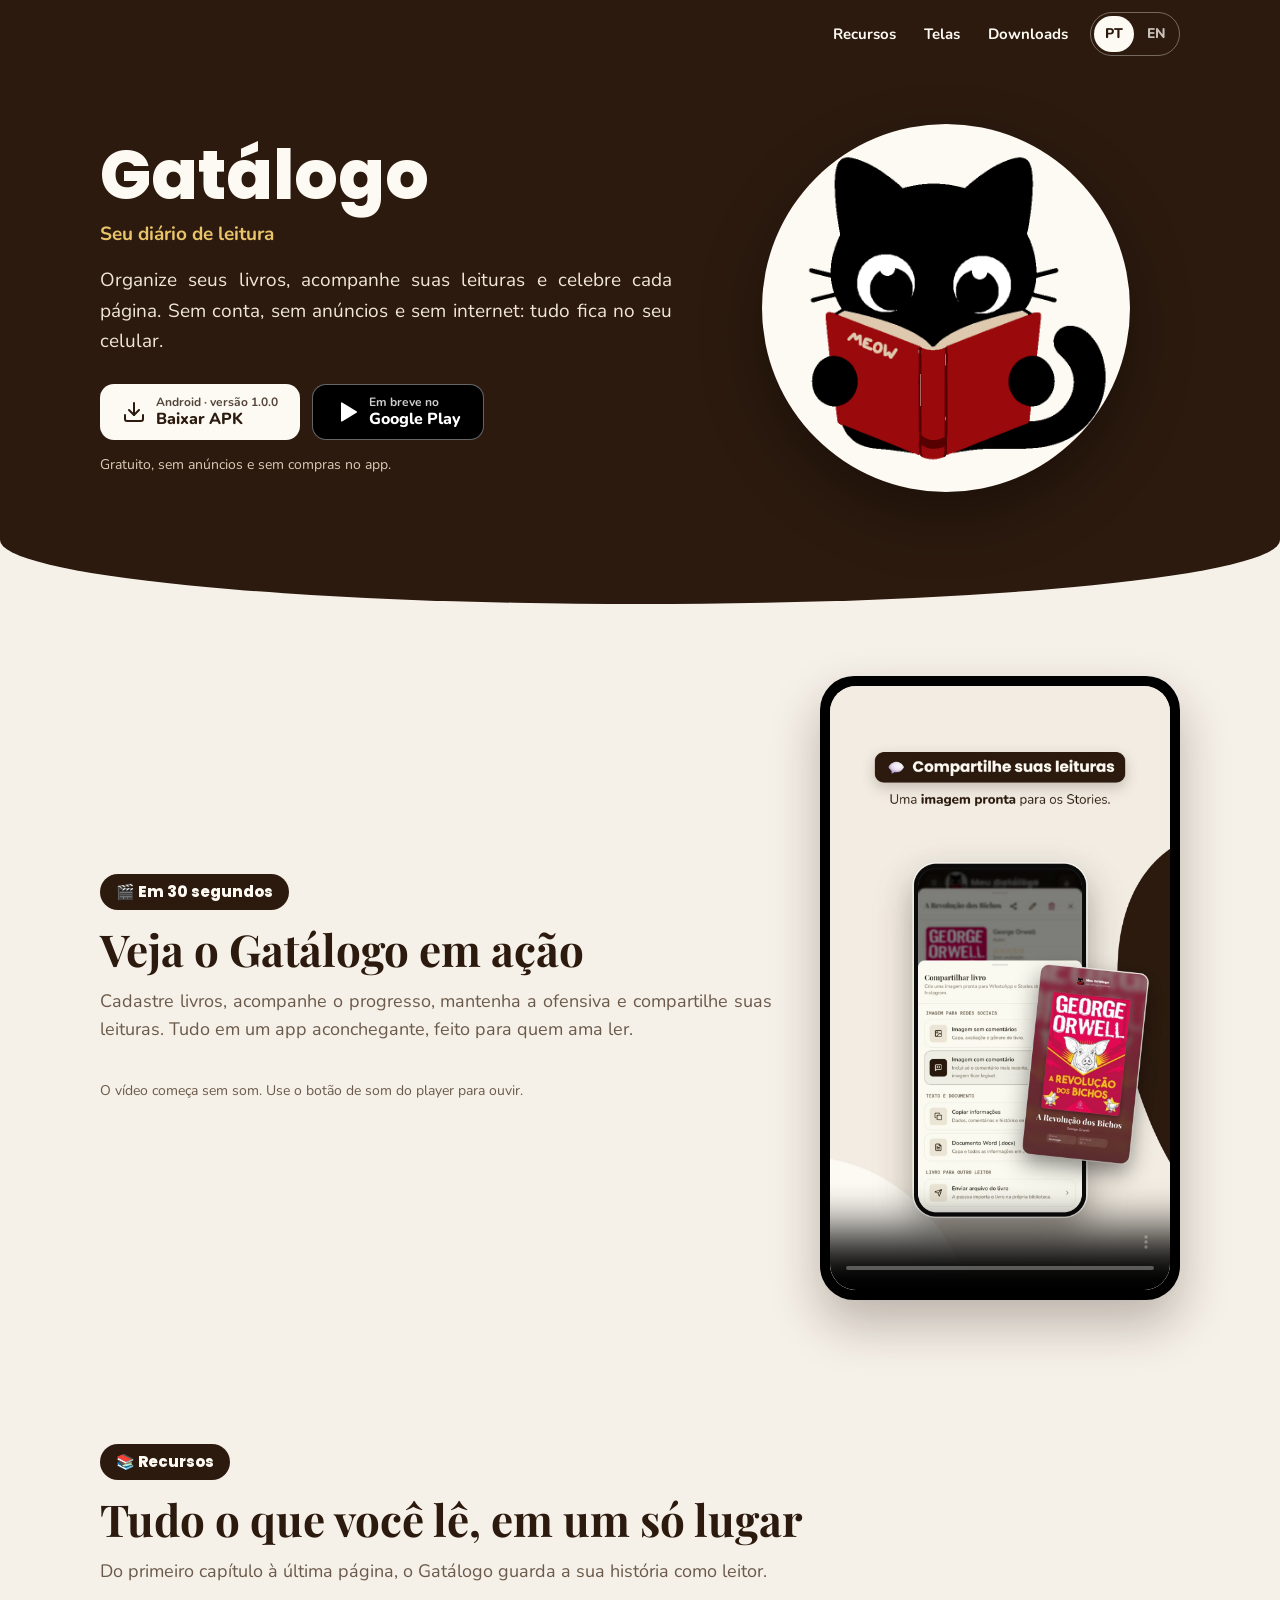
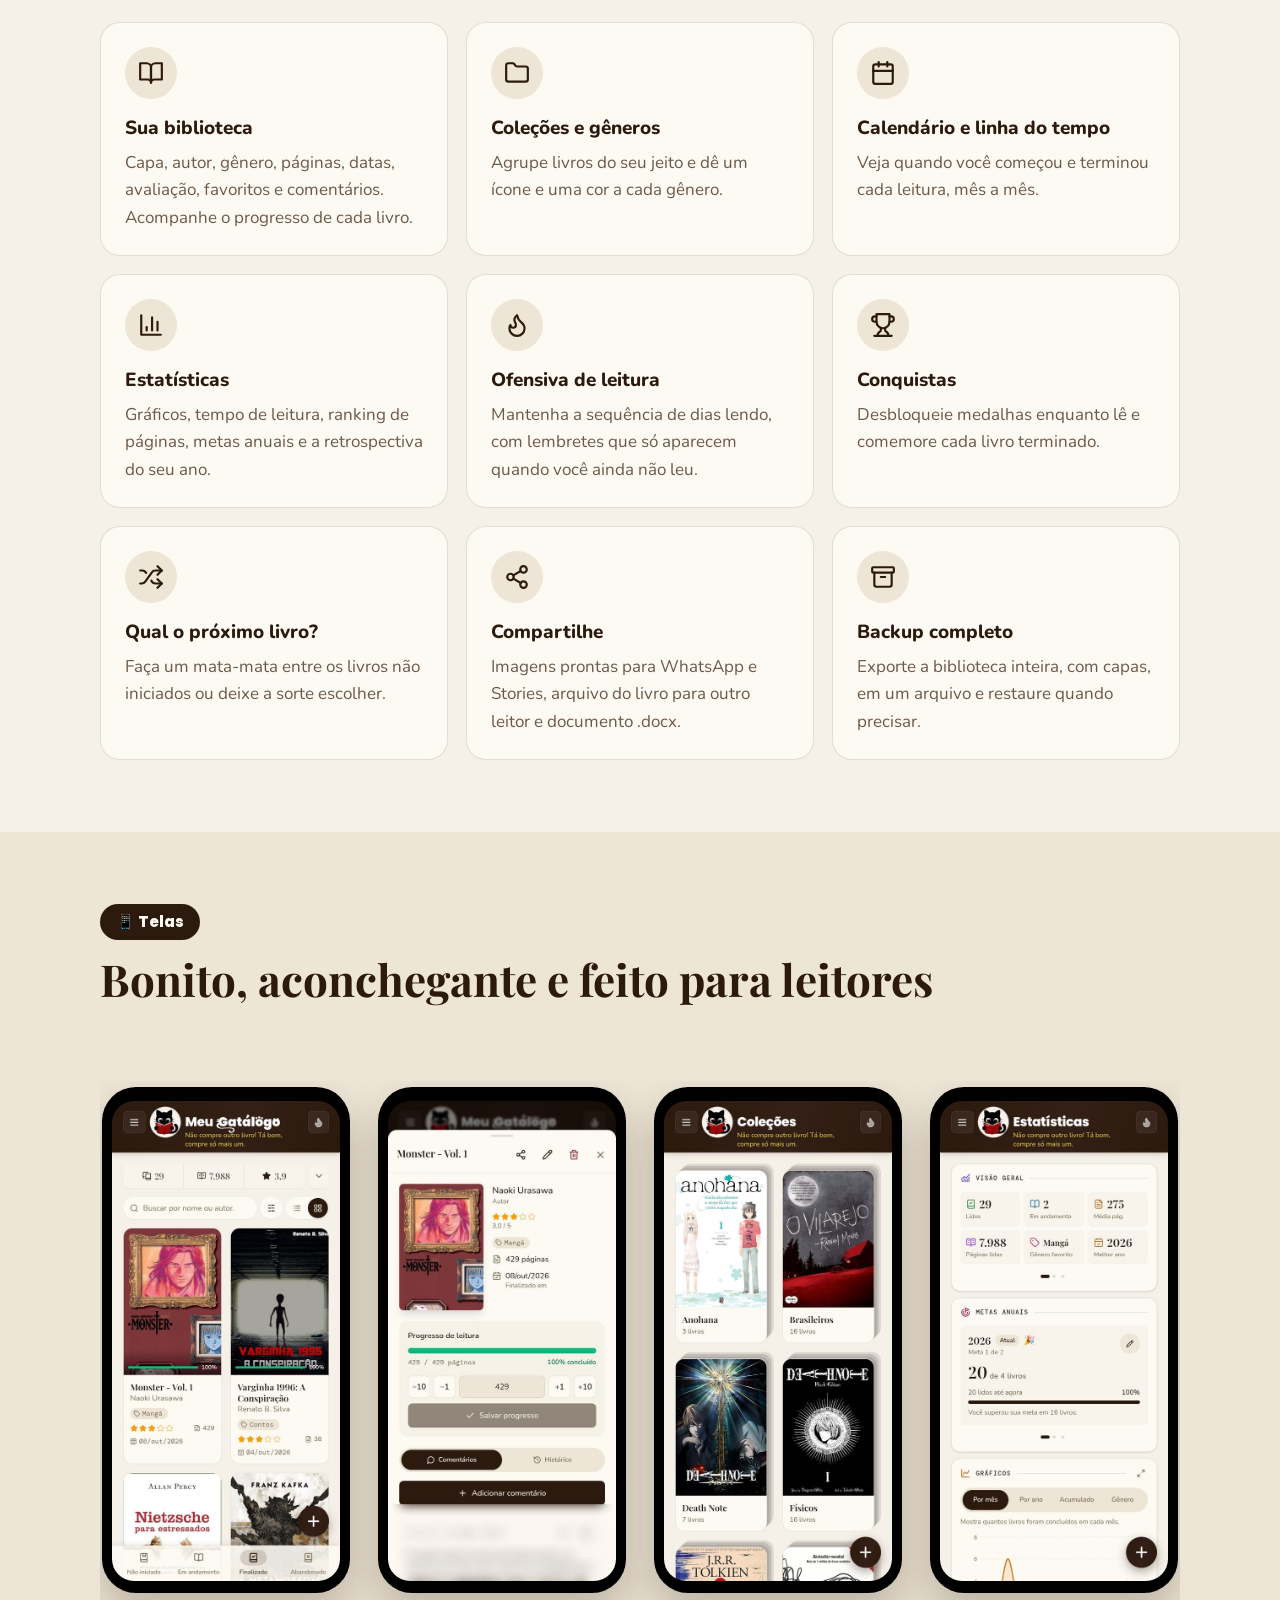
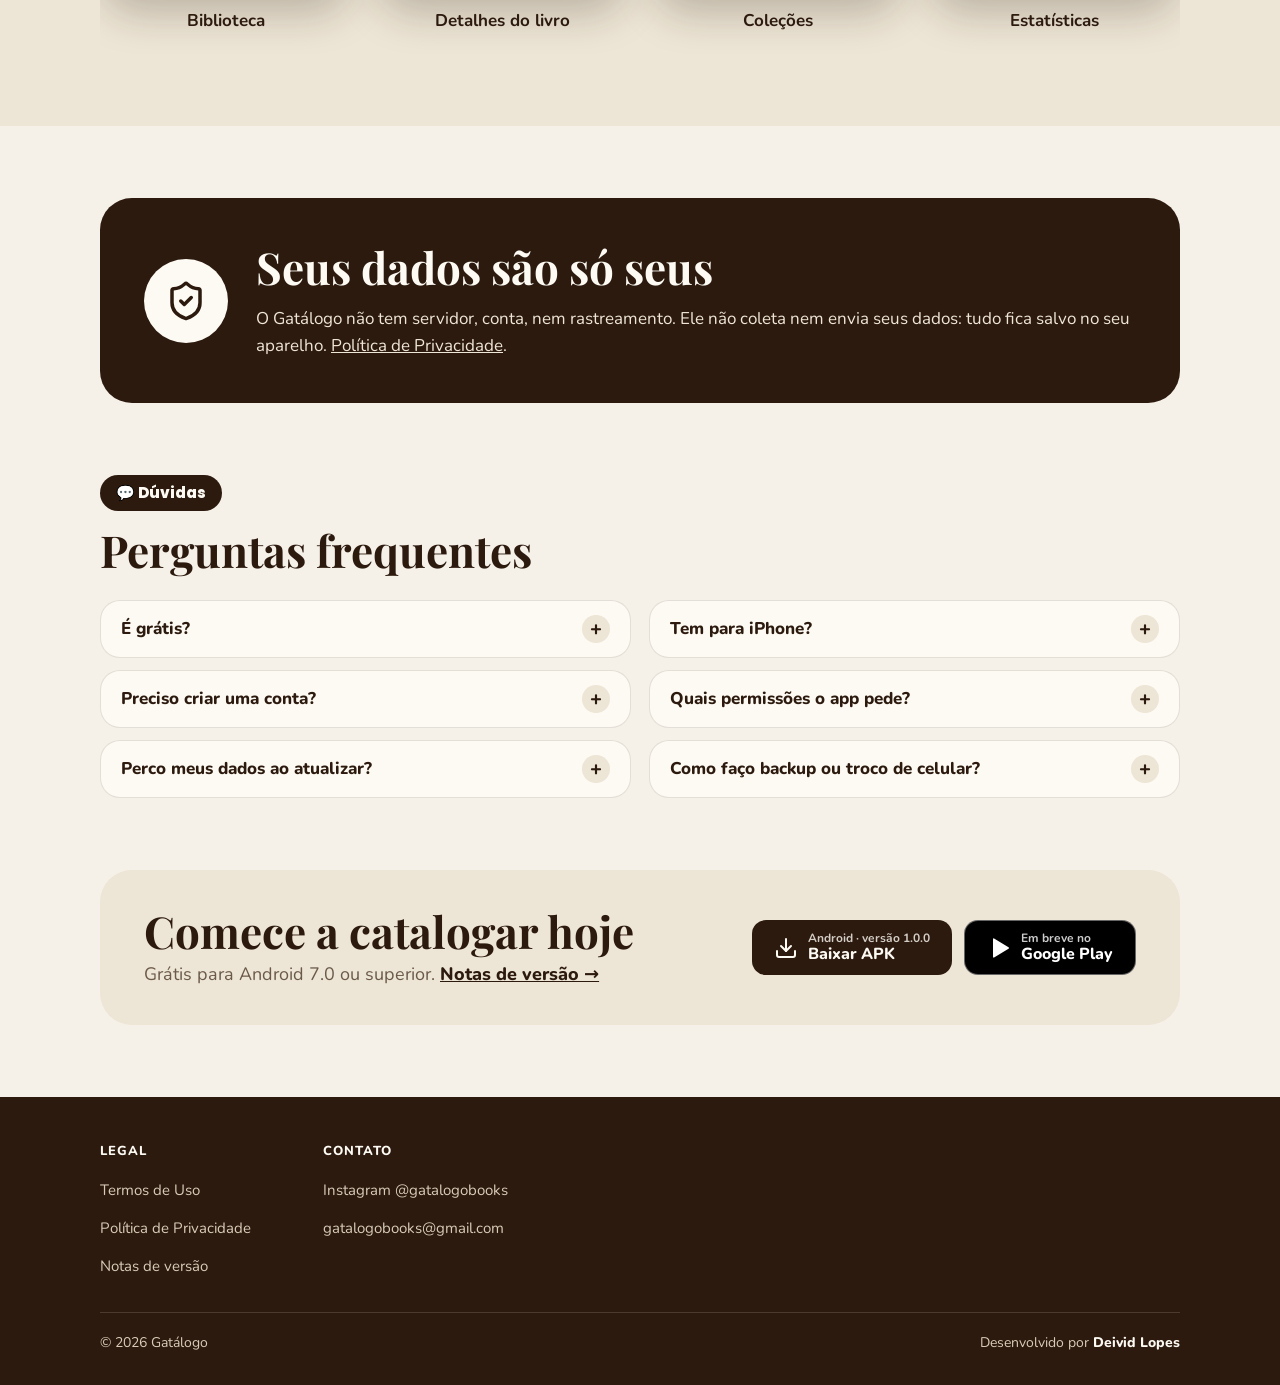
==== commit 20dd7616: "Header: drop the brand on the home page The hero right below already shows the big logo and name. Ot" ====
--- a/index.html
+++ b/index.html
@@ -20,13 +20,12 @@
 <link rel="icon" type="image/png" href="assets/img/logo.png">
 <link rel="apple-touch-icon" href="assets/img/logo.png">
 <link rel="preload" href="assets/fonts/poppins-latin-800-normal.woff2" as="font" type="font/woff2" crossorigin>
-<link rel="stylesheet" href="assets/style.css?v=a00fed7e92">
+<link rel="stylesheet" href="assets/style.css?v=9fbdb3a426">
 <script>document.documentElement.classList.add('js');window.__revealFallback=setTimeout(function(){document.documentElement.classList.add('reveal-all')},3000)</script>
 <script src="assets/site.js?v=0984631169" defer></script>
 </head>
 <body>
 <header class="top"><div class="wrap">
-<a class="brand" href="./"><span class="brand-logo"><img src="assets/img/logo.png" alt="" width="36" height="36"></span>Gatálogo</a>
 <nav><a href="#recursos">Recursos</a><a href="#telas">Telas</a><a class="nav-dl" href="downloads.html">Downloads</a><span class="lang-switch"><span class="lang-on" aria-current="true" title="Português">PT</span><a href="en/" hreflang="en" lang="en" title="English">EN</a></span></nav>
 </div></header>
 <main>
--- a/assets/style.css
+++ b/assets/style.css
@@ -81,6 +81,9 @@
   justify-content: space-between;
   gap: 12px;
   min-height: 68px;
+}
+.top nav {
+  margin-left: auto;
 }
 .brand {
   display: flex;
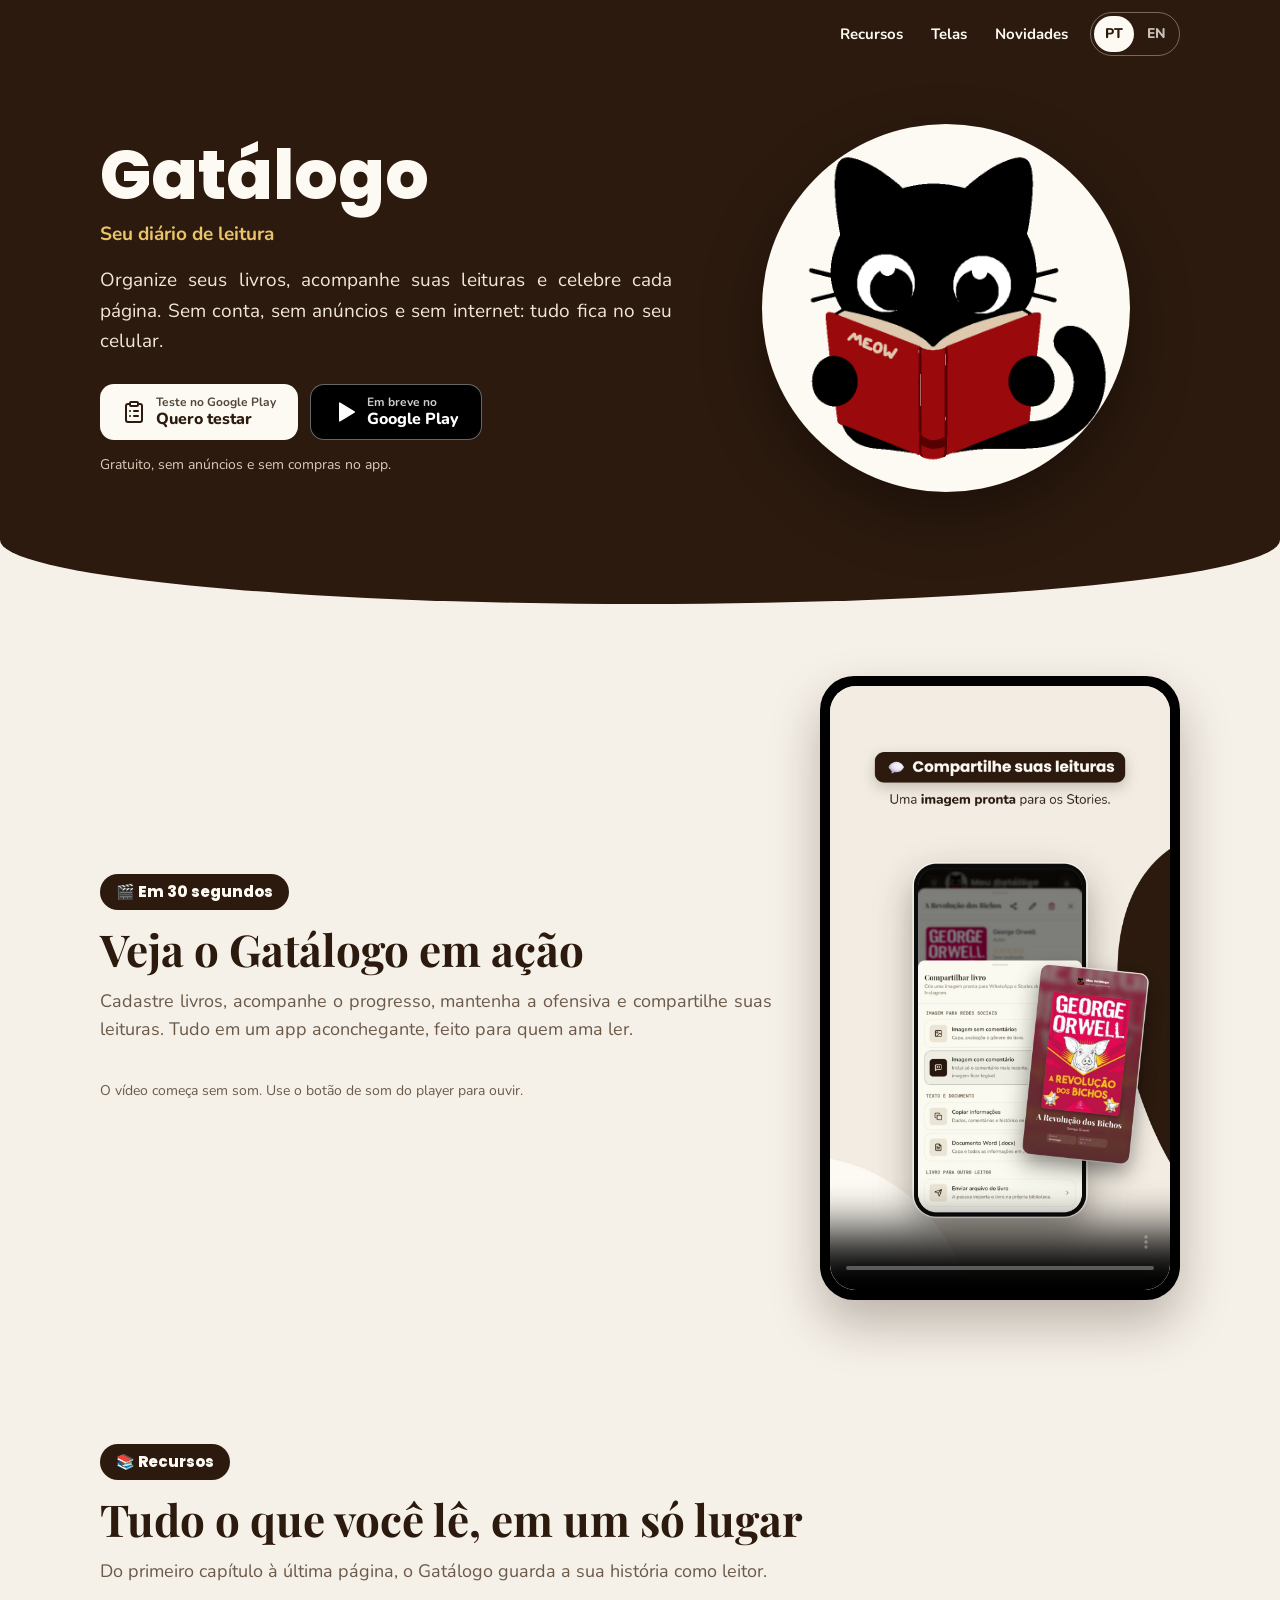
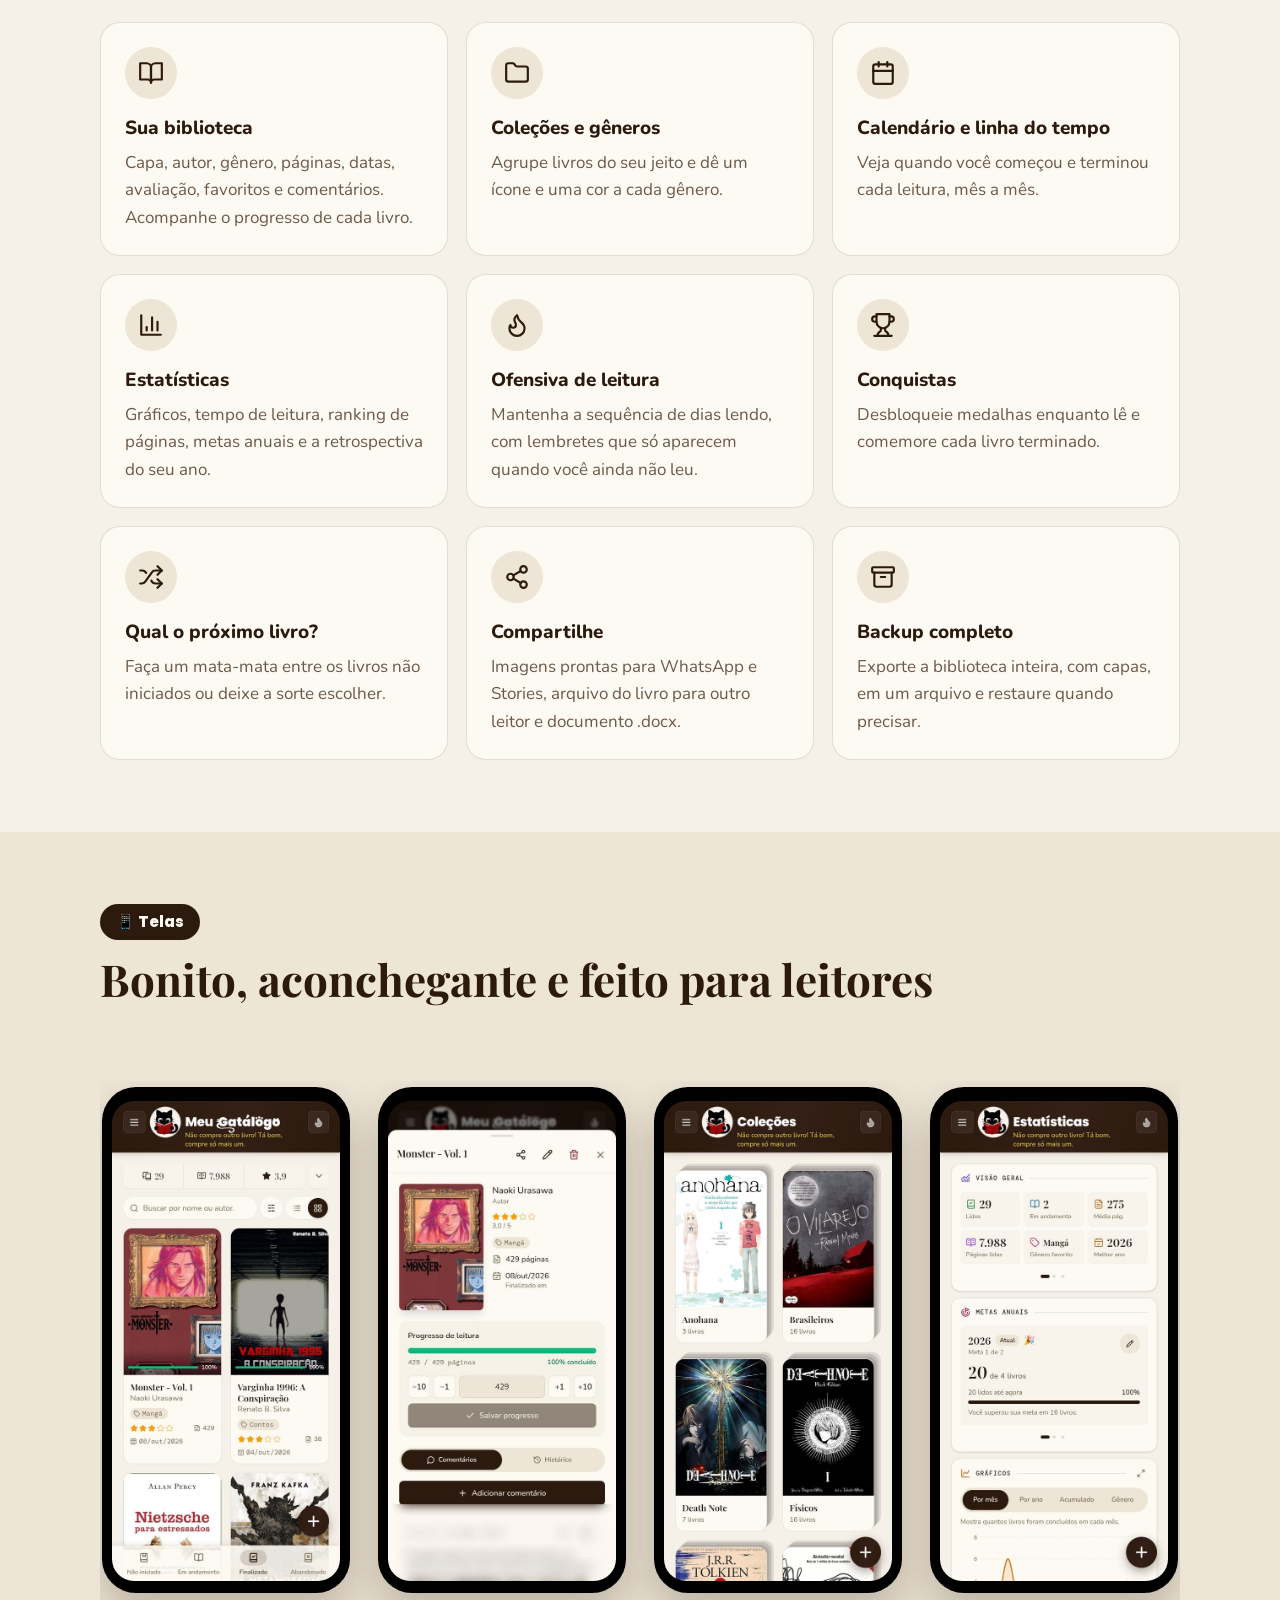
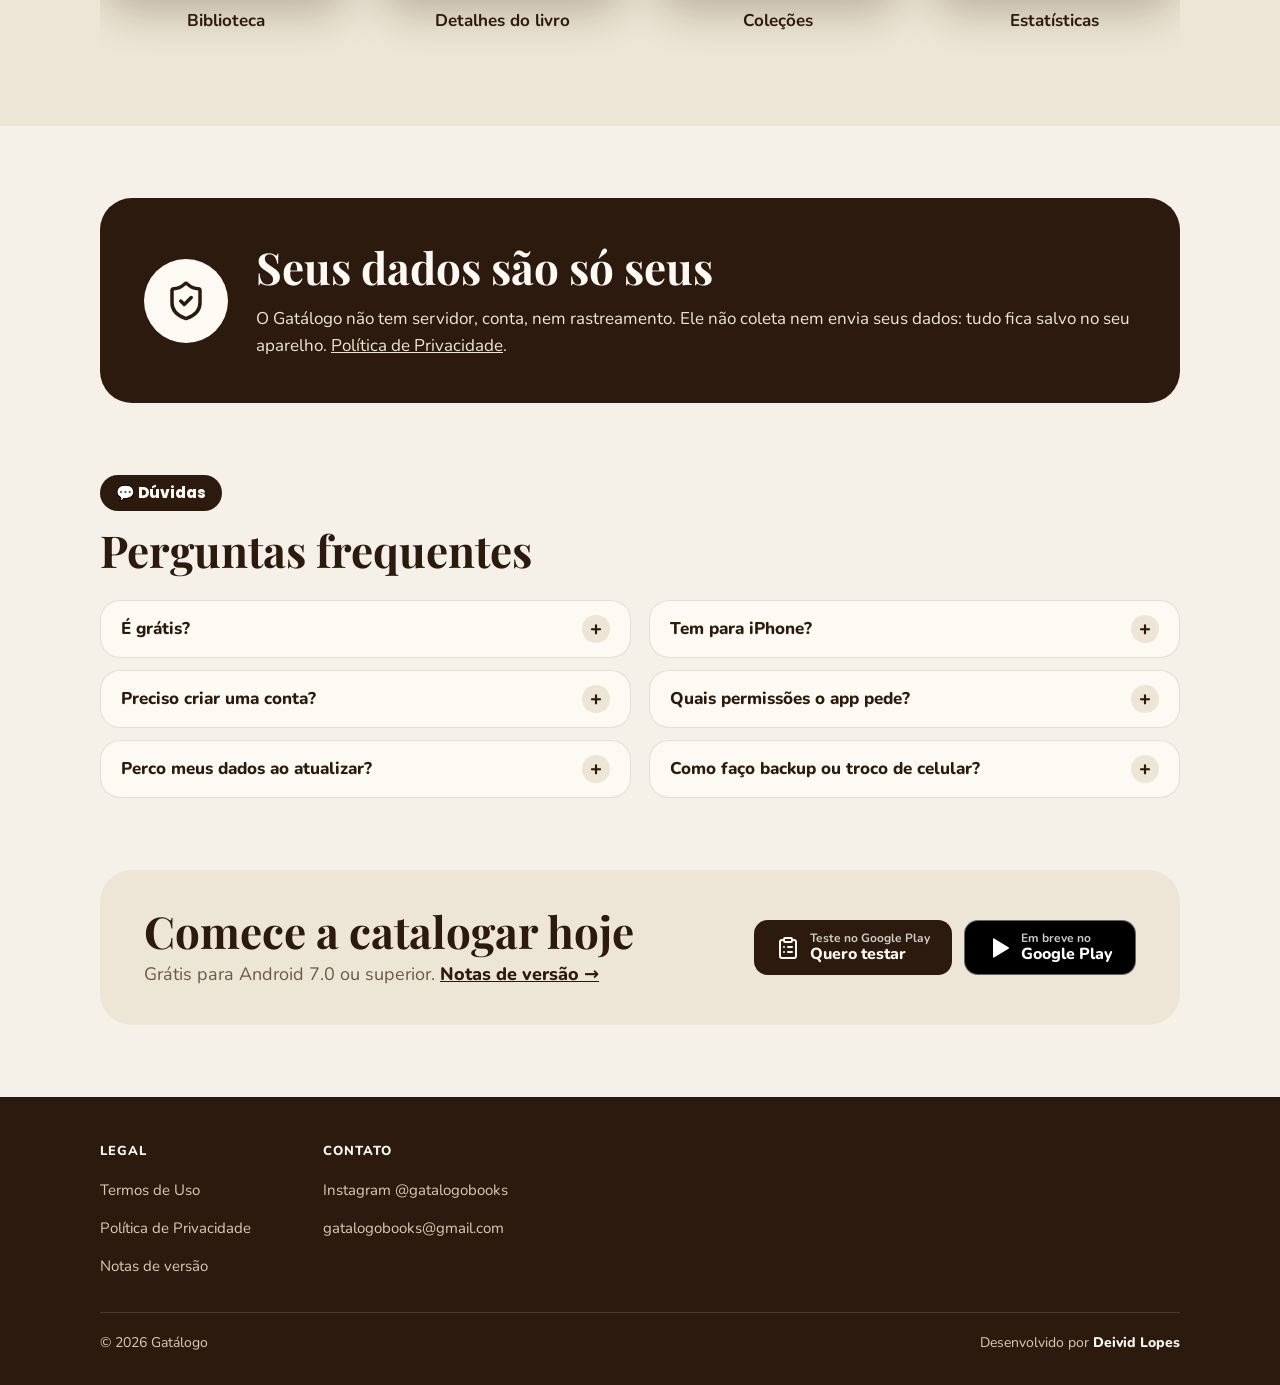
==== commit bae05b54: "Replace the APK downloads with the tester sign-up form The site no longer serves the APK. The downlo" ====
--- a/index.html
+++ b/index.html
@@ -11,22 +11,22 @@
 <meta property="og:type" content="website">
 <meta property="og:site_name" content="Gatálogo">
 <meta property="og:locale" content="pt_BR">
-<meta property="og:image" content="https://deividlopess.github.io/gatalogo/assets/img/og-pt.jpg?v=0d607f6c7a">
+<meta property="og:image" content="https://gatalogo.github.io/assets/img/og-pt.jpg?v=0d607f6c7a">
 <meta property="og:image:width" content="1200">
 <meta property="og:image:height" content="630">
 <meta property="og:image:alt" content="Gatálogo, seu diário de leitura: três telas do app com a biblioteca, os detalhes de um livro e as estatísticas">
 <meta name="twitter:card" content="summary_large_image">
-<meta property="og:url" content="https://deividlopess.github.io/gatalogo/">
+<meta property="og:url" content="https://gatalogo.github.io/">
 <link rel="icon" type="image/png" href="assets/img/logo.png">
 <link rel="apple-touch-icon" href="assets/img/logo.png">
 <link rel="preload" href="assets/fonts/poppins-latin-800-normal.woff2" as="font" type="font/woff2" crossorigin>
-<link rel="stylesheet" href="assets/style.css?v=9fbdb3a426">
+<link rel="stylesheet" href="assets/style.css?v=e091ee0068">
 <script>document.documentElement.classList.add('js');window.__revealFallback=setTimeout(function(){document.documentElement.classList.add('reveal-all')},3000)</script>
 <script src="assets/site.js?v=0984631169" defer></script>
 </head>
 <body>
 <header class="top"><div class="wrap">
-<nav><a href="#recursos">Recursos</a><a href="#telas">Telas</a><a class="nav-dl" href="downloads.html">Downloads</a><span class="lang-switch"><span class="lang-on" aria-current="true" title="Português">PT</span><a href="en/" hreflang="en" lang="en" title="English">EN</a></span></nav>
+<nav><a href="#recursos">Recursos</a><a href="#telas">Telas</a><a class="nav-dl" href="downloads.html">Novidades</a><span class="lang-switch"><span class="lang-on" aria-current="true" title="Português">PT</span><a href="en/" hreflang="en" lang="en" title="English">EN</a></span></nav>
 </div></header>
 <main>
 <div class="hero"><div class="wrap">
@@ -35,7 +35,7 @@
 <p class="tagline reveal" style="--d:80ms"><span class="tagline-text" data-phrases='["Seu diário de leitura","Sua estante no bolso","Acompanhe cada página lida","Mantenha a ofensiva acesa 🔥","Metas anuais e retrospectiva","Conquistas a cada livro lido","Coleções do seu jeito","Mata-mata para o próximo livro","Compartilhe nos Stories","Backup completo, com capas","Sem conta e sem anúncios","Agora com mais gatos! 🐾"]'>Seu diário de leitura</span></p>
 <p class="lead reveal" style="--d:160ms">Organize seus livros, acompanhe suas leituras e celebre cada página. Sem conta, sem anúncios e sem internet: tudo fica no seu celular.</p>
 <div class="reveal" style="--d:240ms"><div class="cta">
-<a class="btn btn-light" href="download/gatalogo-1.0.0.apk" download><svg viewBox="0 0 24 24" fill="none" stroke="currentColor" stroke-width="2" stroke-linecap="round" stroke-linejoin="round" aria-hidden="true"><path d="M21 15v4a2 2 0 0 1-2 2H5a2 2 0 0 1-2-2v-4"/><path d="m7 10 5 5 5-5"/><path d="M12 15V3"/></svg><span><small>Android · versão 1.0.0</small>Baixar APK</span></a>
+<a class="btn btn-light" href="https://docs.google.com/forms/d/e/1FAIpQLSc_Cd3lQI5h02FUbUw92Fmr9Pv2Ik6XXAYGIUIRukbxX0s5_w/viewform" target="_blank" rel="noopener"><svg viewBox="0 0 24 24" fill="none" stroke="currentColor" stroke-width="2" stroke-linecap="round" stroke-linejoin="round" aria-hidden="true"><rect width="8" height="4" x="8" y="2" rx="1"/><path d="M16 4h2a2 2 0 0 1 2 2v14a2 2 0 0 1-2 2H6a2 2 0 0 1-2-2V6a2 2 0 0 1 2-2h2"/><path d="M12 11h4"/><path d="M12 16h4"/><path d="M8 11h.01"/><path d="M8 16h.01"/></svg><span><small>Teste no Google Play</small>Quero testar</span></a>
 <a class="btn btn-store" role="link" aria-disabled="true" title="Em breve no Google Play"><svg viewBox="0 0 24 24" fill="currentColor" aria-hidden="true"><path d="M6 3.5v17a1 1 0 0 0 1.5.86l14-8.5a1 1 0 0 0 0-1.72l-14-8.5A1 1 0 0 0 6 3.5Z"/></svg><span><small>Em breve no</small>Google Play</span></a>
 </div></div>
 <p class="note reveal" style="--d:320ms">Gratuito, sem anúncios e sem compras no app.</p>
@@ -129,7 +129,7 @@
 <p>Grátis para Android 7.0 ou superior. <a href="downloads.html">Notas de versão →</a></p>
 </div>
 <div class="cta">
-<a class="btn btn-light" href="download/gatalogo-1.0.0.apk" download><svg viewBox="0 0 24 24" fill="none" stroke="currentColor" stroke-width="2" stroke-linecap="round" stroke-linejoin="round" aria-hidden="true"><path d="M21 15v4a2 2 0 0 1-2 2H5a2 2 0 0 1-2-2v-4"/><path d="m7 10 5 5 5-5"/><path d="M12 15V3"/></svg><span><small>Android · versão 1.0.0</small>Baixar APK</span></a>
+<a class="btn btn-light" href="https://docs.google.com/forms/d/e/1FAIpQLSc_Cd3lQI5h02FUbUw92Fmr9Pv2Ik6XXAYGIUIRukbxX0s5_w/viewform" target="_blank" rel="noopener"><svg viewBox="0 0 24 24" fill="none" stroke="currentColor" stroke-width="2" stroke-linecap="round" stroke-linejoin="round" aria-hidden="true"><rect width="8" height="4" x="8" y="2" rx="1"/><path d="M16 4h2a2 2 0 0 1 2 2v14a2 2 0 0 1-2 2H6a2 2 0 0 1-2-2V6a2 2 0 0 1 2-2h2"/><path d="M12 11h4"/><path d="M12 16h4"/><path d="M8 11h.01"/><path d="M8 16h.01"/></svg><span><small>Teste no Google Play</small>Quero testar</span></a>
 <a class="btn btn-store" role="link" aria-disabled="true" title="Em breve no Google Play"><svg viewBox="0 0 24 24" fill="currentColor" aria-hidden="true"><path d="M6 3.5v17a1 1 0 0 0 1.5.86l14-8.5a1 1 0 0 0 0-1.72l-14-8.5A1 1 0 0 0 6 3.5Z"/></svg><span><small>Em breve no</small>Google Play</span></a>
 </div>
 </div>
--- a/assets/style.css
+++ b/assets/style.css
@@ -967,15 +967,13 @@
   .download-card .cta {
     justify-content: center;
   }
-  .top nav > a:not(.nav-dl) {
+  /* Phones show only the language switch; downloads stay reachable from the hero and footer */
+  .top nav > a {
     display: none;
   }
   .top nav {
     flex-wrap: nowrap;
     gap: 2px;
-  }
-  .top nav .nav-dl {
-    padding: 8px 10px;
   }
   .lang-switch {
     margin-left: 2px;
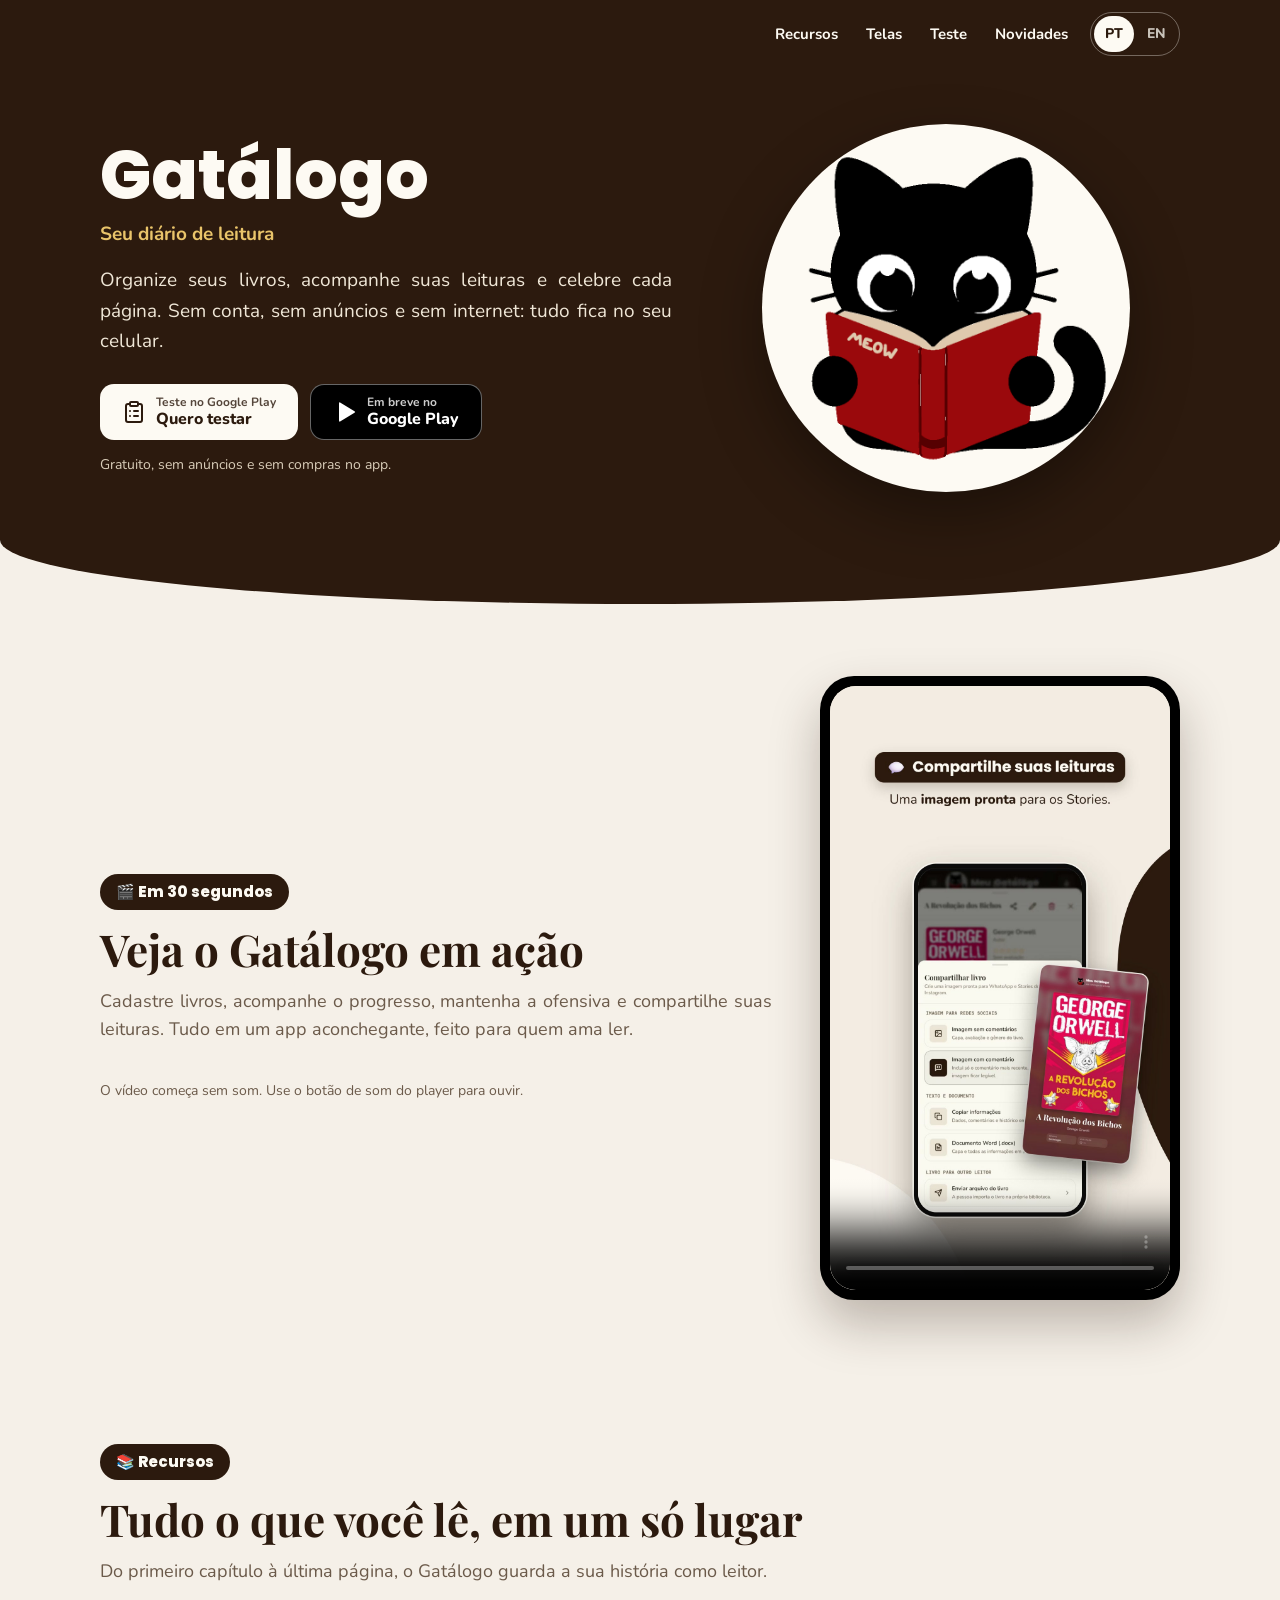
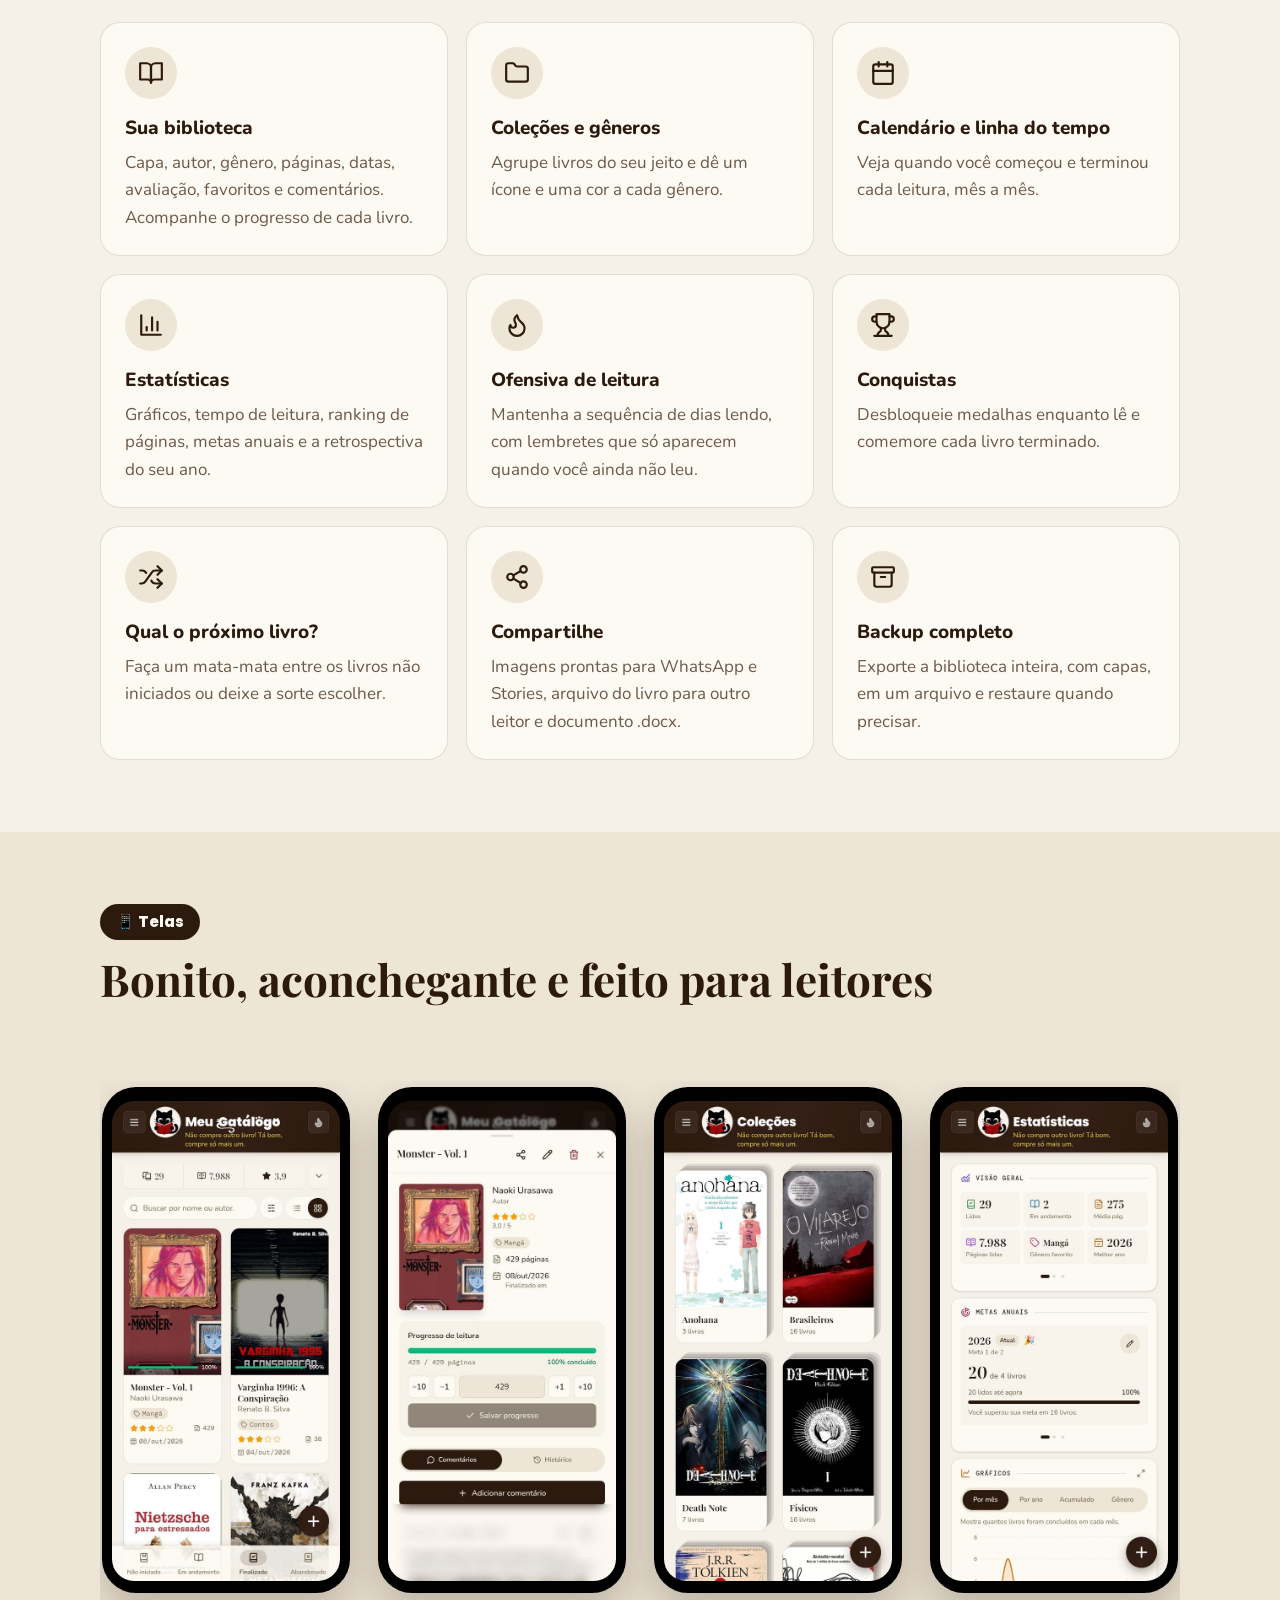
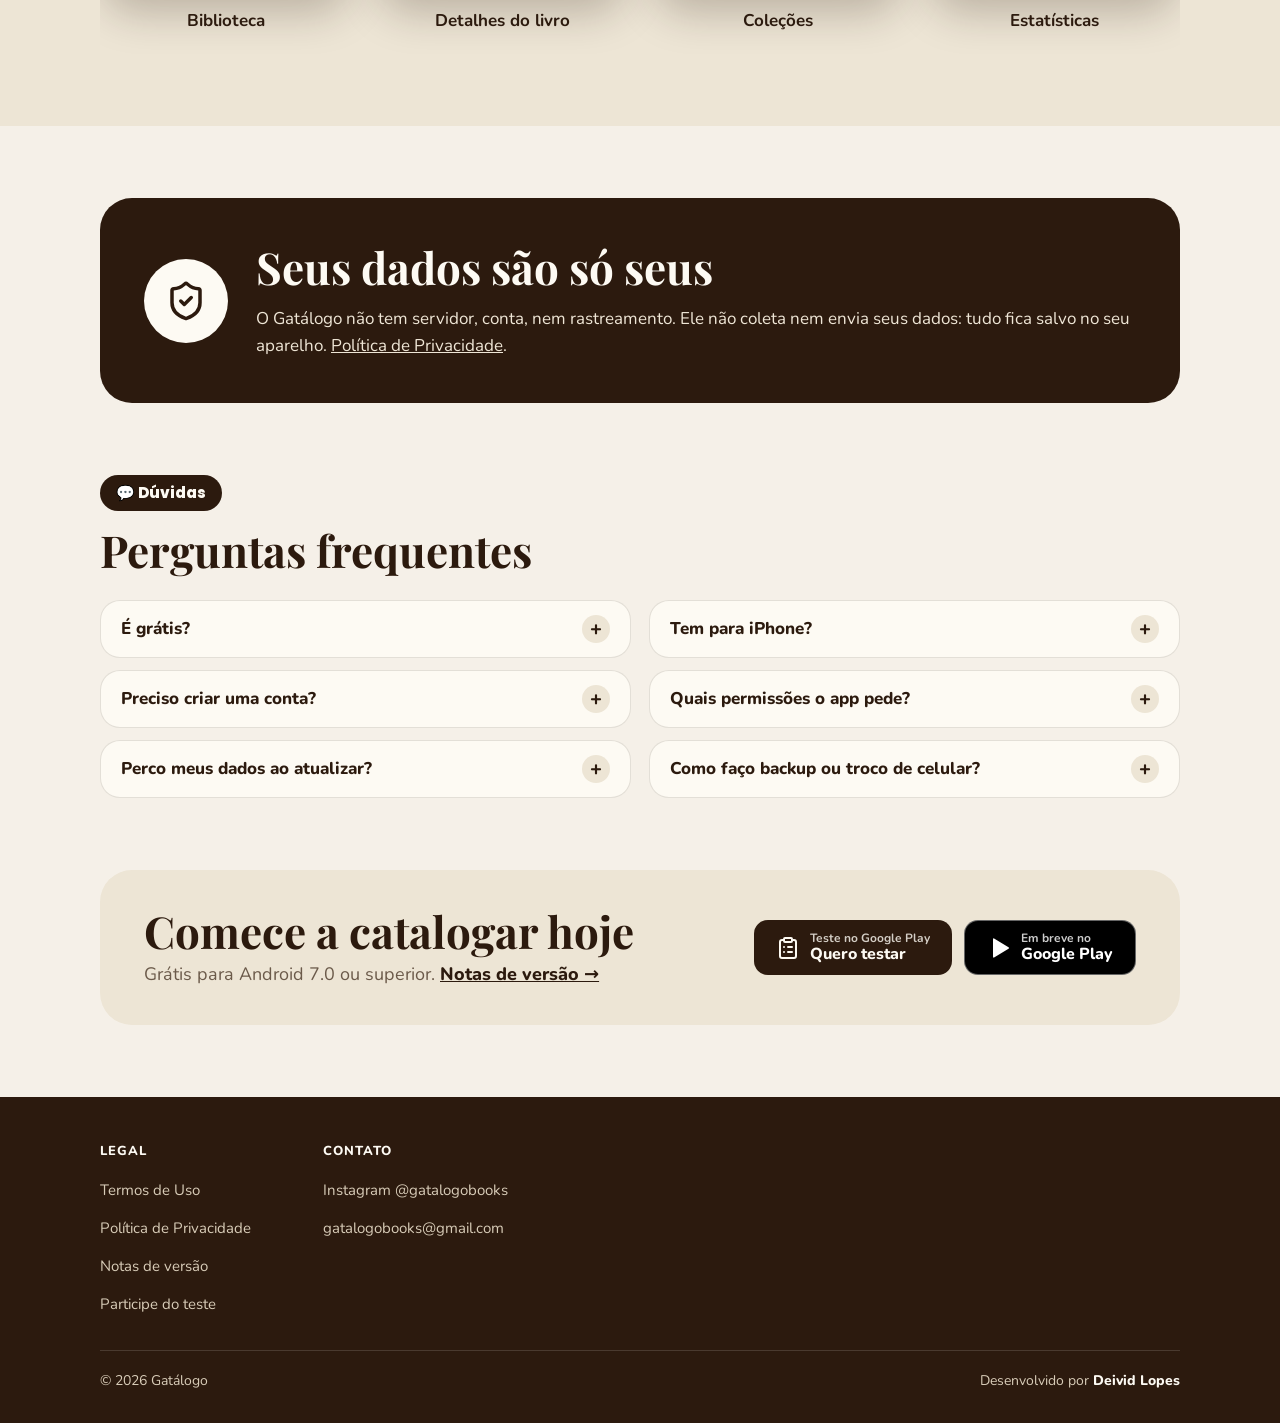
==== commit ade4318c: "Split the test sign-up and the release notes into separate pages The What's new page now shows only " ====
--- a/index.html
+++ b/index.html
@@ -20,13 +20,13 @@
 <link rel="icon" type="image/png" href="assets/img/logo.png">
 <link rel="apple-touch-icon" href="assets/img/logo.png">
 <link rel="preload" href="assets/fonts/poppins-latin-800-normal.woff2" as="font" type="font/woff2" crossorigin>
-<link rel="stylesheet" href="assets/style.css?v=e091ee0068">
+<link rel="stylesheet" href="assets/style.css?v=b254d9eecc">
 <script>document.documentElement.classList.add('js');window.__revealFallback=setTimeout(function(){document.documentElement.classList.add('reveal-all')},3000)</script>
 <script src="assets/site.js?v=0984631169" defer></script>
 </head>
 <body>
 <header class="top"><div class="wrap">
-<nav><a href="#recursos">Recursos</a><a href="#telas">Telas</a><a class="nav-dl" href="downloads.html">Novidades</a><span class="lang-switch"><span class="lang-on" aria-current="true" title="Português">PT</span><a href="en/" hreflang="en" lang="en" title="English">EN</a></span></nav>
+<nav><a href="#recursos">Recursos</a><a href="#telas">Telas</a><a href="teste.html">Teste</a><a class="nav-dl" href="downloads.html">Novidades</a><span class="lang-switch"><span class="lang-on" aria-current="true" title="Português">PT</span><a href="en/" hreflang="en" lang="en" title="English">EN</a></span></nav>
 </div></header>
 <main>
 <div class="hero"><div class="wrap">
@@ -35,7 +35,7 @@
 <p class="tagline reveal" style="--d:80ms"><span class="tagline-text" data-phrases='["Seu diário de leitura","Sua estante no bolso","Acompanhe cada página lida","Mantenha a ofensiva acesa 🔥","Metas anuais e retrospectiva","Conquistas a cada livro lido","Coleções do seu jeito","Mata-mata para o próximo livro","Compartilhe nos Stories","Backup completo, com capas","Sem conta e sem anúncios","Agora com mais gatos! 🐾"]'>Seu diário de leitura</span></p>
 <p class="lead reveal" style="--d:160ms">Organize seus livros, acompanhe suas leituras e celebre cada página. Sem conta, sem anúncios e sem internet: tudo fica no seu celular.</p>
 <div class="reveal" style="--d:240ms"><div class="cta">
-<a class="btn btn-light" href="https://docs.google.com/forms/d/e/1FAIpQLSc_Cd3lQI5h02FUbUw92Fmr9Pv2Ik6XXAYGIUIRukbxX0s5_w/viewform" target="_blank" rel="noopener"><svg viewBox="0 0 24 24" fill="none" stroke="currentColor" stroke-width="2" stroke-linecap="round" stroke-linejoin="round" aria-hidden="true"><rect width="8" height="4" x="8" y="2" rx="1"/><path d="M16 4h2a2 2 0 0 1 2 2v14a2 2 0 0 1-2 2H6a2 2 0 0 1-2-2V6a2 2 0 0 1 2-2h2"/><path d="M12 11h4"/><path d="M12 16h4"/><path d="M8 11h.01"/><path d="M8 16h.01"/></svg><span><small>Teste no Google Play</small>Quero testar</span></a>
+<a class="btn btn-light" href="teste.html"><svg viewBox="0 0 24 24" fill="none" stroke="currentColor" stroke-width="2" stroke-linecap="round" stroke-linejoin="round" aria-hidden="true"><rect width="8" height="4" x="8" y="2" rx="1"/><path d="M16 4h2a2 2 0 0 1 2 2v14a2 2 0 0 1-2 2H6a2 2 0 0 1-2-2V6a2 2 0 0 1 2-2h2"/><path d="M12 11h4"/><path d="M12 16h4"/><path d="M8 11h.01"/><path d="M8 16h.01"/></svg><span><small>Teste no Google Play</small>Quero testar</span></a>
 <a class="btn btn-store" role="link" aria-disabled="true" title="Em breve no Google Play"><svg viewBox="0 0 24 24" fill="currentColor" aria-hidden="true"><path d="M6 3.5v17a1 1 0 0 0 1.5.86l14-8.5a1 1 0 0 0 0-1.72l-14-8.5A1 1 0 0 0 6 3.5Z"/></svg><span><small>Em breve no</small>Google Play</span></a>
 </div></div>
 <p class="note reveal" style="--d:320ms">Gratuito, sem anúncios e sem compras no app.</p>
@@ -129,7 +129,7 @@
 <p>Grátis para Android 7.0 ou superior. <a href="downloads.html">Notas de versão →</a></p>
 </div>
 <div class="cta">
-<a class="btn btn-light" href="https://docs.google.com/forms/d/e/1FAIpQLSc_Cd3lQI5h02FUbUw92Fmr9Pv2Ik6XXAYGIUIRukbxX0s5_w/viewform" target="_blank" rel="noopener"><svg viewBox="0 0 24 24" fill="none" stroke="currentColor" stroke-width="2" stroke-linecap="round" stroke-linejoin="round" aria-hidden="true"><rect width="8" height="4" x="8" y="2" rx="1"/><path d="M16 4h2a2 2 0 0 1 2 2v14a2 2 0 0 1-2 2H6a2 2 0 0 1-2-2V6a2 2 0 0 1 2-2h2"/><path d="M12 11h4"/><path d="M12 16h4"/><path d="M8 11h.01"/><path d="M8 16h.01"/></svg><span><small>Teste no Google Play</small>Quero testar</span></a>
+<a class="btn btn-light" href="teste.html"><svg viewBox="0 0 24 24" fill="none" stroke="currentColor" stroke-width="2" stroke-linecap="round" stroke-linejoin="round" aria-hidden="true"><rect width="8" height="4" x="8" y="2" rx="1"/><path d="M16 4h2a2 2 0 0 1 2 2v14a2 2 0 0 1-2 2H6a2 2 0 0 1-2-2V6a2 2 0 0 1 2-2h2"/><path d="M12 11h4"/><path d="M12 16h4"/><path d="M8 11h.01"/><path d="M8 16h.01"/></svg><span><small>Teste no Google Play</small>Quero testar</span></a>
 <a class="btn btn-store" role="link" aria-disabled="true" title="Em breve no Google Play"><svg viewBox="0 0 24 24" fill="currentColor" aria-hidden="true"><path d="M6 3.5v17a1 1 0 0 0 1.5.86l14-8.5a1 1 0 0 0 0-1.72l-14-8.5A1 1 0 0 0 6 3.5Z"/></svg><span><small>Em breve no</small>Google Play</span></a>
 </div>
 </div>
@@ -142,6 +142,7 @@
 <a href="termos.html">Termos de Uso</a>
 <a href="privacidade.html">Política de Privacidade</a>
 <a href="downloads.html">Notas de versão</a>
+<a href="teste.html">Participe do teste</a>
 </nav>
 <div class="footer-col">
 <h3>Contato</h3>
--- a/assets/style.css
+++ b/assets/style.css
@@ -743,16 +743,57 @@
 .release-notes > h2 {
   font-size: clamp(26px, 4vw, 34px);
 }
+/* On the test page the steps are the first card, overlapping the hero like the latest release card */
+.install.test-steps {
+  margin-top: 0;
+  background: var(--card);
+  border: 1px solid var(--border);
+  box-shadow: 0 20px 44px rgba(44, 26, 14, 0.14);
+}
 .install ol {
   margin: 0;
   padding-left: 22px;
   display: grid;
   gap: 6px;
 }
-.install-note {
-  margin: 16px 0 0;
-  color: var(--muted);
-  text-align: justify;
+.tester-form {
+  margin-top: 36px;
+  scroll-margin-top: 24px;
+}
+.tester-form h2 {
+  font-size: clamp(26px, 4vw, 34px);
+}
+.tester-form iframe {
+  display: block;
+  width: 100%;
+  max-width: 640px;
+  height: 1230px;
+  margin: 16px auto 0;
+  border: 0;
+  border-radius: var(--radius);
+  background: var(--card);
+}
+/* The form grows taller as it narrows; these heights fit its content (measured per width)
+   without a nested scroll or a long empty tail. */
+@media (max-width: 591px) {
+  .tester-form iframe {
+    height: 1330px;
+  }
+}
+@media (max-width: 531px) {
+  .tester-form iframe {
+    height: 1450px;
+  }
+}
+@media (max-width: 389px) {
+  .tester-form iframe {
+    height: 1580px;
+  }
+}
+@media (max-width: 351px) {
+  .tester-form iframe {
+    height: 1780px;
+  }
 }
 .release-notes {
   padding: 56px 0 0;
